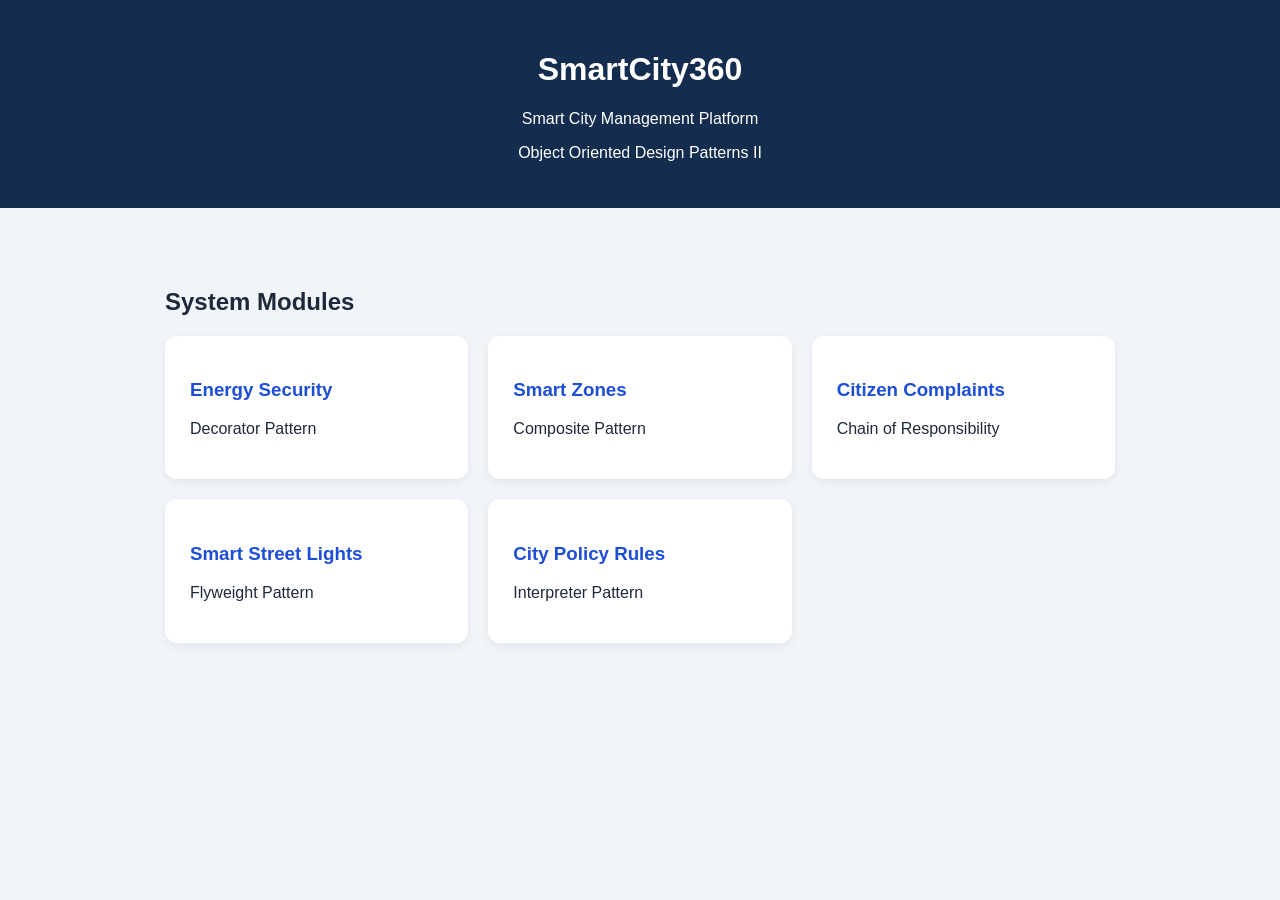
==== src/main/resources/templates/index.html @ 6d278171 "Initial SmartCity360 project setup" ====
<!DOCTYPE html>
<html lang="en">
<head>
    <meta charset="UTF-8">
    <meta name="viewport" content="width=device-width, initial-scale=1">
    <title>SmartCity360 | Ridmi</title>
    <style>
        body {
            font-family: Arial, sans-serif;
            background: #f1f5f9;
            margin: 0;
            color: #1e293b;
        }
        header {
            background: #142d4e;
            color: white;
            padding: 30px;
            text-align: center;
        }
        main {
            max-width: 950px;
            margin: 40px auto;
            padding: 20px;
        }
        .grid {
            display: grid;
            grid-template-columns: repeat(auto-fit, minmax(250px, 1fr));
            gap: 20px;
        }
        .card {
            background: white;
            padding: 25px;
            border-radius: 12px;
            box-shadow: 0 3px 10px #00000010;
        }
        .card h3 { color: #1d4ed8; }
    </style>
</head>
<body>
<header>
    <h1>SmartCity360</h1>
    <p>Smart City Management Platform</p>
    <p>Object Oriented Design Patterns II</p>
</header>

<main>
    <h2>System Modules</h2>
    <div class="grid">
        <div class="card">
            <h3>Energy Security</h3>
            <p>Decorator Pattern</p>
        </div>
        <div class="card">
            <h3>Smart Zones</h3>
            <p>Composite Pattern</p>
        </div>
        <div class="card">
            <h3>Citizen Complaints</h3>
            <p>Chain of Responsibility</p>
        </div>
        <div class="card">
            <h3>Smart Street Lights</h3>
            <p>Flyweight Pattern</p>
        </div>
        <div class="card">
            <h3>City Policy Rules</h3>
            <p>Interpreter Pattern</p>
        </div>
    </div>
</main>
</body>
</html>
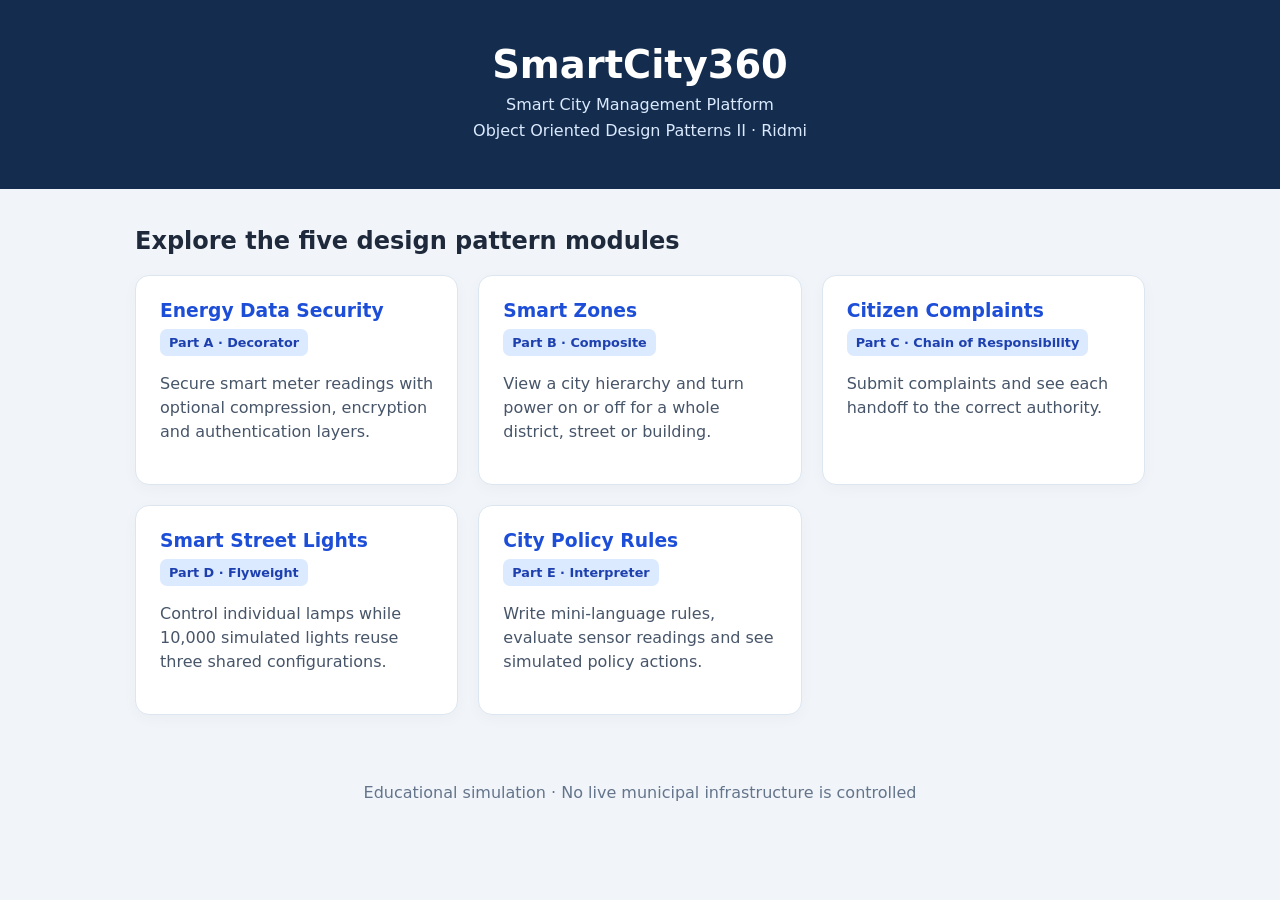
==== commit a1c91c70: "Link all five assessed modules from SmartCity360 homepage" ====
--- a/src/main/resources/templates/index.html
+++ b/src/main/resources/templates/index.html
@@ -1,4 +1,3 @@
-
 <!DOCTYPE html>
 <html lang="en">
 <head>
@@ -6,68 +5,37 @@
     <meta name="viewport" content="width=device-width, initial-scale=1">
     <title>SmartCity360 | Ridmi</title>
     <style>
-        body {
-            font-family: Arial, sans-serif;
-            background: #f1f5f9;
-            margin: 0;
-            color: #1e293b;
-        }
-        header {
-            background: #142d4e;
-            color: white;
-            padding: 30px;
-            text-align: center;
-        }
-        main {
-            max-width: 950px;
-            margin: 40px auto;
-            padding: 20px;
-        }
-        .grid {
-            display: grid;
-            grid-template-columns: repeat(auto-fit, minmax(250px, 1fr));
-            gap: 20px;
-        }
-        .card {
-            background: white;
-            padding: 25px;
-            border-radius: 12px;
-            box-shadow: 0 3px 10px #00000010;
-        }
-        .card h3 { color: #1d4ed8; }
+        * {box-sizing:border-box}
+        body {margin:0;font-family:system-ui,-apple-system,Segoe UI,sans-serif;background:#f1f5f9;color:#1e293b}
+        header {background:#142d4e;color:white;padding:42px 20px;text-align:center}
+        header h1 {margin:0 0 8px;font-size:2.4rem}
+        header p {color:#dbeafe;margin:7px}
+        main {max-width:1050px;margin:38px auto;padding:0 20px}
+        .grid {display:grid;grid-template-columns:repeat(auto-fit,minmax(265px,1fr));gap:20px}
+        .card {display:block;background:white;border:1px solid #dce6f1;border-radius:14px;padding:24px;color:inherit;text-decoration:none;box-shadow:0 4px 15px #0f172a08;transition:transform .15s,border-color .15s}
+        .card:hover,.card:focus {transform:translateY(-3px);border-color:#2563eb;outline:none}
+        .card h2 {color:#1d4ed8;font-size:1.17rem;margin:0 0 8px}
+        .card p {color:#475569;line-height:1.5}
+        .tag {display:inline-block;background:#dbeafe;color:#1e40af;border-radius:7px;padding:6px 9px;font-size:.8rem;font-weight:700}
+        footer {text-align:center;color:#64748b;padding:30px}
     </style>
 </head>
 <body>
 <header>
     <h1>SmartCity360</h1>
     <p>Smart City Management Platform</p>
-    <p>Object Oriented Design Patterns II</p>
+    <p>Object Oriented Design Patterns II · Ridmi</p>
 </header>
-
 <main>
-    <h2>System Modules</h2>
+    <h2>Explore the five design pattern modules</h2>
     <div class="grid">
-        <div class="card">
-            <h3>Energy Security</h3>
-            <p>Decorator Pattern</p>
-        </div>
-        <div class="card">
-            <h3>Smart Zones</h3>
-            <p>Composite Pattern</p>
-        </div>
-        <div class="card">
-            <h3>Citizen Complaints</h3>
-            <p>Chain of Responsibility</p>
-        </div>
-        <div class="card">
-            <h3>Smart Street Lights</h3>
-            <p>Flyweight Pattern</p>
-        </div>
-        <div class="card">
-            <h3>City Policy Rules</h3>
-            <p>Interpreter Pattern</p>
-        </div>
+        <a class="card" href="/energy"><h2>Energy Data Security</h2><span class="tag">Part A · Decorator</span><p>Secure smart meter readings with optional compression, encryption and authentication layers.</p></a>
+        <a class="card" href="/zones"><h2>Smart Zones</h2><span class="tag">Part B · Composite</span><p>View a city hierarchy and turn power on or off for a whole district, street or building.</p></a>
+        <a class="card" href="/complaints"><h2>Citizen Complaints</h2><span class="tag">Part C · Chain of Responsibility</span><p>Submit complaints and see each handoff to the correct authority.</p></a>
+        <a class="card" href="/lights"><h2>Smart Street Lights</h2><span class="tag">Part D · Flyweight</span><p>Control individual lamps while 10,000 simulated lights reuse three shared configurations.</p></a>
+        <a class="card" href="/policies"><h2>City Policy Rules</h2><span class="tag">Part E · Interpreter</span><p>Write mini-language rules, evaluate sensor readings and see simulated policy actions.</p></a>
     </div>
 </main>
+<footer>Educational simulation · No live municipal infrastructure is controlled</footer>
 </body>
 </html>
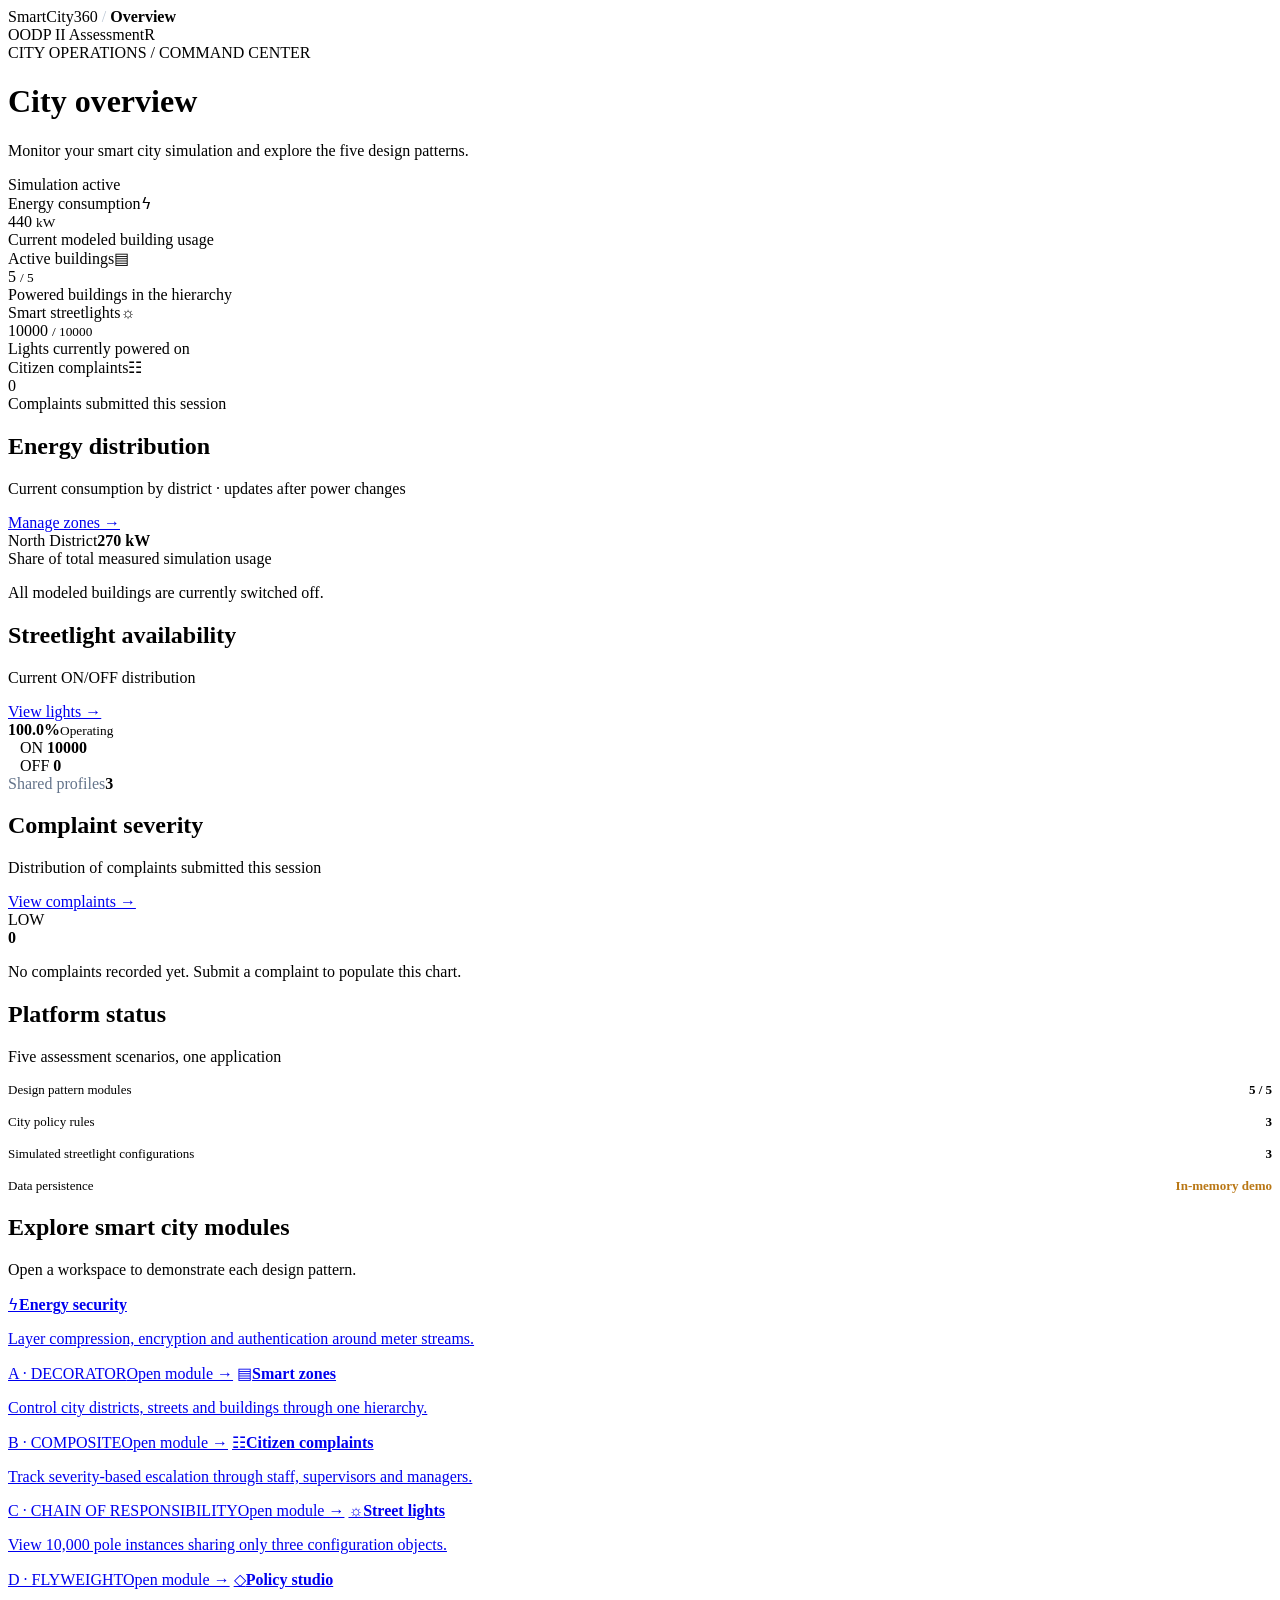
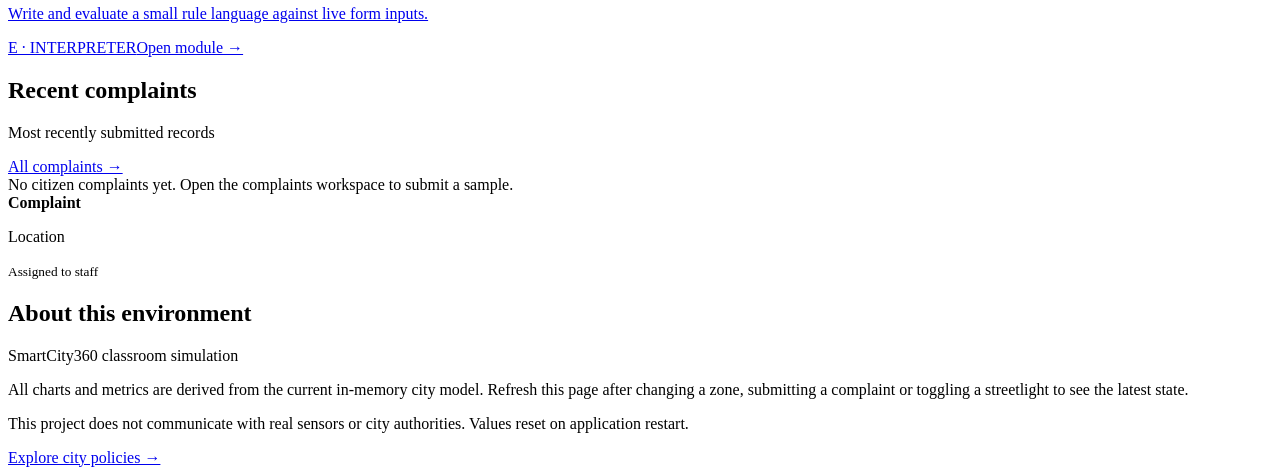
==== commit 362ba6d2: "Create analytics overview with KPIs, interactive navigation and CSS charts" ====
--- a/src/main/resources/templates/index.html
+++ b/src/main/resources/templates/index.html
@@ -1,41 +1,124 @@
 <!DOCTYPE html>
-<html lang="en">
+<html lang="en" xmlns:th="http://www.thymeleaf.org">
 <head>
     <meta charset="UTF-8">
     <meta name="viewport" content="width=device-width, initial-scale=1">
-    <title>SmartCity360 | Ridmi</title>
-    <style>
-        * {box-sizing:border-box}
-        body {margin:0;font-family:system-ui,-apple-system,Segoe UI,sans-serif;background:#f1f5f9;color:#1e293b}
-        header {background:#142d4e;color:white;padding:42px 20px;text-align:center}
-        header h1 {margin:0 0 8px;font-size:2.4rem}
-        header p {color:#dbeafe;margin:7px}
-        main {max-width:1050px;margin:38px auto;padding:0 20px}
-        .grid {display:grid;grid-template-columns:repeat(auto-fit,minmax(265px,1fr));gap:20px}
-        .card {display:block;background:white;border:1px solid #dce6f1;border-radius:14px;padding:24px;color:inherit;text-decoration:none;box-shadow:0 4px 15px #0f172a08;transition:transform .15s,border-color .15s}
-        .card:hover,.card:focus {transform:translateY(-3px);border-color:#2563eb;outline:none}
-        .card h2 {color:#1d4ed8;font-size:1.17rem;margin:0 0 8px}
-        .card p {color:#475569;line-height:1.5}
-        .tag {display:inline-block;background:#dbeafe;color:#1e40af;border-radius:7px;padding:6px 9px;font-size:.8rem;font-weight:700}
-        footer {text-align:center;color:#64748b;padding:30px}
-    </style>
+    <title>Overview | SmartCity360</title>
+    <link rel="stylesheet" th:href="@{/css/app.css}" href="/css/app.css">
+    <script th:src="@{/js/app.js}" src="/js/app.js" defer></script>
 </head>
 <body>
-<header>
-    <h1>SmartCity360</h1>
-    <p>Smart City Management Platform</p>
-    <p>Object Oriented Design Patterns II · Ridmi</p>
-</header>
-<main>
-    <h2>Explore the five design pattern modules</h2>
-    <div class="grid">
-        <a class="card" href="/energy"><h2>Energy Data Security</h2><span class="tag">Part A · Decorator</span><p>Secure smart meter readings with optional compression, encryption and authentication layers.</p></a>
-        <a class="card" href="/zones"><h2>Smart Zones</h2><span class="tag">Part B · Composite</span><p>View a city hierarchy and turn power on or off for a whole district, street or building.</p></a>
-        <a class="card" href="/complaints"><h2>Citizen Complaints</h2><span class="tag">Part C · Chain of Responsibility</span><p>Submit complaints and see each handoff to the correct authority.</p></a>
-        <a class="card" href="/lights"><h2>Smart Street Lights</h2><span class="tag">Part D · Flyweight</span><p>Control individual lamps while 10,000 simulated lights reuse three shared configurations.</p></a>
-        <a class="card" href="/policies"><h2>City Policy Rules</h2><span class="tag">Part E · Interpreter</span><p>Write mini-language rules, evaluate sensor readings and see simulated policy actions.</p></a>
+<div th:replace="~{fragments/navigation :: sidebar('dashboard')}"></div>
+<div class="workspace">
+    <div class="page-topbar"><span>SmartCity360 <span style="color:#bdc8d5">/</span> <strong>Overview</strong></span>
+        <div class="topbar-right"><span>OODP II Assessment</span><span class="top-avatar">R</span></div>
     </div>
-</main>
-<footer>Educational simulation · No live municipal infrastructure is controlled</footer>
+    <main class="dashboard-content">
+        <div class="page-header">
+            <div><span class="eyebrow">CITY OPERATIONS / COMMAND CENTER</span>
+                <h1>City overview</h1>
+                <p>Monitor your smart city simulation and explore the five design patterns.</p>
+            </div>
+            <div class="header-actions"><span class="live-tag">Simulation active</span></div>
+        </div>
+        <div class="metric-grid">
+            <section class="metric-card">
+                <div class="metric-top"><span>Energy consumption</span><span class="metric-icon">ϟ</span></div>
+                <div class="metric-number"><span th:text="${totalUsage}">440</span> <small>kW</small></div>
+                <div class="metric-caption">Current modeled building usage</div>
+            </section>
+            <section class="metric-card">
+                <div class="metric-top"><span>Active buildings</span><span class="metric-icon teal">▤</span></div>
+                <div class="metric-number"><span th:text="${activeBuildings}">5</span> <small th:text="|/ ${totalBuildings}|">/ 5</small></div>
+                <div class="metric-caption">Powered buildings in the hierarchy</div>
+            </section>
+            <section class="metric-card">
+                <div class="metric-top"><span>Smart streetlights</span><span class="metric-icon amber">☼</span></div>
+                <div class="metric-number"><span th:text="${activeLights}">10000</span> <small th:text="|/ ${totalLights}|">/ 10000</small></div>
+                <div class="metric-caption">Lights currently powered on</div>
+            </section>
+            <section class="metric-card">
+                <div class="metric-top"><span>Citizen complaints</span><span class="metric-icon purple">☷</span></div>
+                <div class="metric-number" th:text="${complaintCount}">0</div>
+                <div class="metric-caption">Complaints submitted this session</div>
+            </section>
+        </div>
+        <div class="dashboard-grid">
+            <section class="panel-modern">
+                <div class="panel-heading"><div><h2>Energy distribution</h2><p>Current consumption by district · updates after power changes</p></div><a href="/zones" class="panel-link">Manage zones →</a></div>
+                <div class="chart-rows">
+                    <div th:each="district,stat : ${districts}">
+                        <div class="chart-row-top"><span th:text="${district.name}">North District</span><b th:text="|${district.usageKw} kW|">270 kW</b></div>
+                        <div class="bar-track"><div class="bar-fill" th:classappend="${stat.odd} ? ' secondary' : ''" th:style="|width:${district.percent}%|"></div></div>
+                    </div>
+                </div>
+                <div class="legend-row"><span class="legend-dot"></span> Share of total measured simulation usage</div>
+                <p class="muted-note" th:if="${totalUsage == 0}">All modeled buildings are currently switched off.</p>
+            </section>
+            <section class="panel-modern">
+                <div class="panel-heading"><div><h2>Streetlight availability</h2><p>Current ON/OFF distribution</p></div><a href="/lights" class="panel-link">View lights →</a></div>
+                <div class="donut-wrap">
+                    <div class="donut" th:style="|--active:${activePercent}%|" role="img" th:attr="aria-label=|Streetlights active: ${activePercent}%|">
+                        <div class="donut-center"><strong th:text="|${#numbers.formatDecimal(activePercent,1,1)}%|">100.0%</strong><small>Operating</small></div>
+                    </div>
+                    <div class="donut-legend">
+                        <div><span class="legend-dot alt" style="display:inline-block;margin-right:8px"></span> ON <b th:text="${activeLights}">10000</b></div>
+                        <div><span class="legend-dot" style="display:inline-block;background:#e7edf4;margin-right:8px"></span> OFF <b th:text="${inactiveLights}">0</b></div>
+                        <div><span style="color:#64748b">Shared profiles</span><b th:text="${sharedProfiles}">3</b></div>
+                    </div>
+                </div>
+            </section>
+        </div>
+        <div class="dashboard-grid">
+            <section class="panel-modern">
+                <div class="panel-heading"><div><h2>Complaint severity</h2><p>Distribution of complaints submitted this session</p></div><a href="/complaints" class="panel-link">View complaints →</a></div>
+                <div class="complaint-bars">
+                    <div class="complaint-line" th:each="item : ${severities}">
+                        <span th:text="${item.name}">LOW</span>
+                        <div class="bar-track"><div class="bar-fill" th:style="|width:${item.percent}%|"></div></div>
+                        <strong th:text="${item.count}">0</strong>
+                    </div>
+                </div>
+                <p class="muted-note" th:if="${complaintCount == 0}">No complaints recorded yet. Submit a complaint to populate this chart.</p>
+            </section>
+            <section class="panel-modern">
+                <div class="panel-heading"><div><h2>Platform status</h2><p>Five assessment scenarios, one application</p></div></div>
+                <div style="display:grid;gap:16px">
+                    <div style="display:flex;justify-content:space-between;font-size:13px"><span>Design pattern modules</span><strong>5 / 5</strong></div>
+                    <div style="display:flex;justify-content:space-between;font-size:13px"><span>City policy rules</span><strong th:text="${policyCount}">3</strong></div>
+                    <div style="display:flex;justify-content:space-between;font-size:13px"><span>Simulated streetlight configurations</span><strong th:text="${sharedProfiles}">3</strong></div>
+                    <div style="display:flex;justify-content:space-between;font-size:13px"><span>Data persistence</span><strong style="color:#b97715">In-memory demo</strong></div>
+                </div>
+            </section>
+        </div>
+        <section>
+            <div class="panel-heading"><div><h2>Explore smart city modules</h2><p>Open a workspace to demonstrate each design pattern.</p></div></div>
+            <div class="module-grid">
+                <a href="/energy" class="module-card"><span class="module-icon">ϟ</span><strong>Energy security</strong><p>Layer compression, encryption and authentication around meter streams.</p><span class="module-footer"><span class="small-pattern">A · DECORATOR</span><span>Open module →</span></span></a>
+                <a href="/zones" class="module-card"><span class="module-icon">▤</span><strong>Smart zones</strong><p>Control city districts, streets and buildings through one hierarchy.</p><span class="module-footer"><span class="small-pattern">B · COMPOSITE</span><span>Open module →</span></span></a>
+                <a href="/complaints" class="module-card"><span class="module-icon">☷</span><strong>Citizen complaints</strong><p>Track severity-based escalation through staff, supervisors and managers.</p><span class="module-footer"><span class="small-pattern">C · CHAIN OF RESPONSIBILITY</span><span>Open module →</span></span></a>
+                <a href="/lights" class="module-card"><span class="module-icon">☼</span><strong>Street lights</strong><p>View 10,000 pole instances sharing only three configuration objects.</p><span class="module-footer"><span class="small-pattern">D · FLYWEIGHT</span><span>Open module →</span></span></a>
+                <a href="/policies" class="module-card"><span class="module-icon">◇</span><strong>Policy studio</strong><p>Write and evaluate a small rule language against live form inputs.</p><span class="module-footer"><span class="small-pattern">E · INTERPRETER</span><span>Open module →</span></span></a>
+            </div>
+        </section>
+        <div class="bottom-row">
+            <section class="panel-modern">
+                <div class="panel-heading"><div><h2>Recent complaints</h2><p>Most recently submitted records</p></div><a href="/complaints" class="panel-link">All complaints →</a></div>
+                <div class="empty-state" th:if="${#lists.isEmpty(recentComplaints)}">No citizen complaints yet. Open the complaints workspace to submit a sample.</div>
+                <div class="activity-item" th:each="complaint : ${recentComplaints}">
+                    <strong th:text="${complaint.description}">Complaint</strong>
+                    <p th:text="|${complaint.location} · ${complaint.severity}|">Location</p>
+                    <small th:text="|Assigned to ${complaint.assignedTo}|">Assigned to staff</small>
+                </div>
+            </section>
+            <section class="panel-modern">
+                <div class="panel-heading"><div><h2>About this environment</h2><p>SmartCity360 classroom simulation</p></div></div>
+                <p class="muted-note">All charts and metrics are derived from the current in-memory city model. Refresh this page after changing a zone, submitting a complaint or toggling a streetlight to see the latest state.</p>
+                <p class="muted-note">This project does not communicate with real sensors or city authorities. Values reset on application restart.</p>
+                <a href="/policies" class="panel-link">Explore city policies →</a>
+            </section>
+        </div>
+    </main>
+</div>
 </body>
 </html>
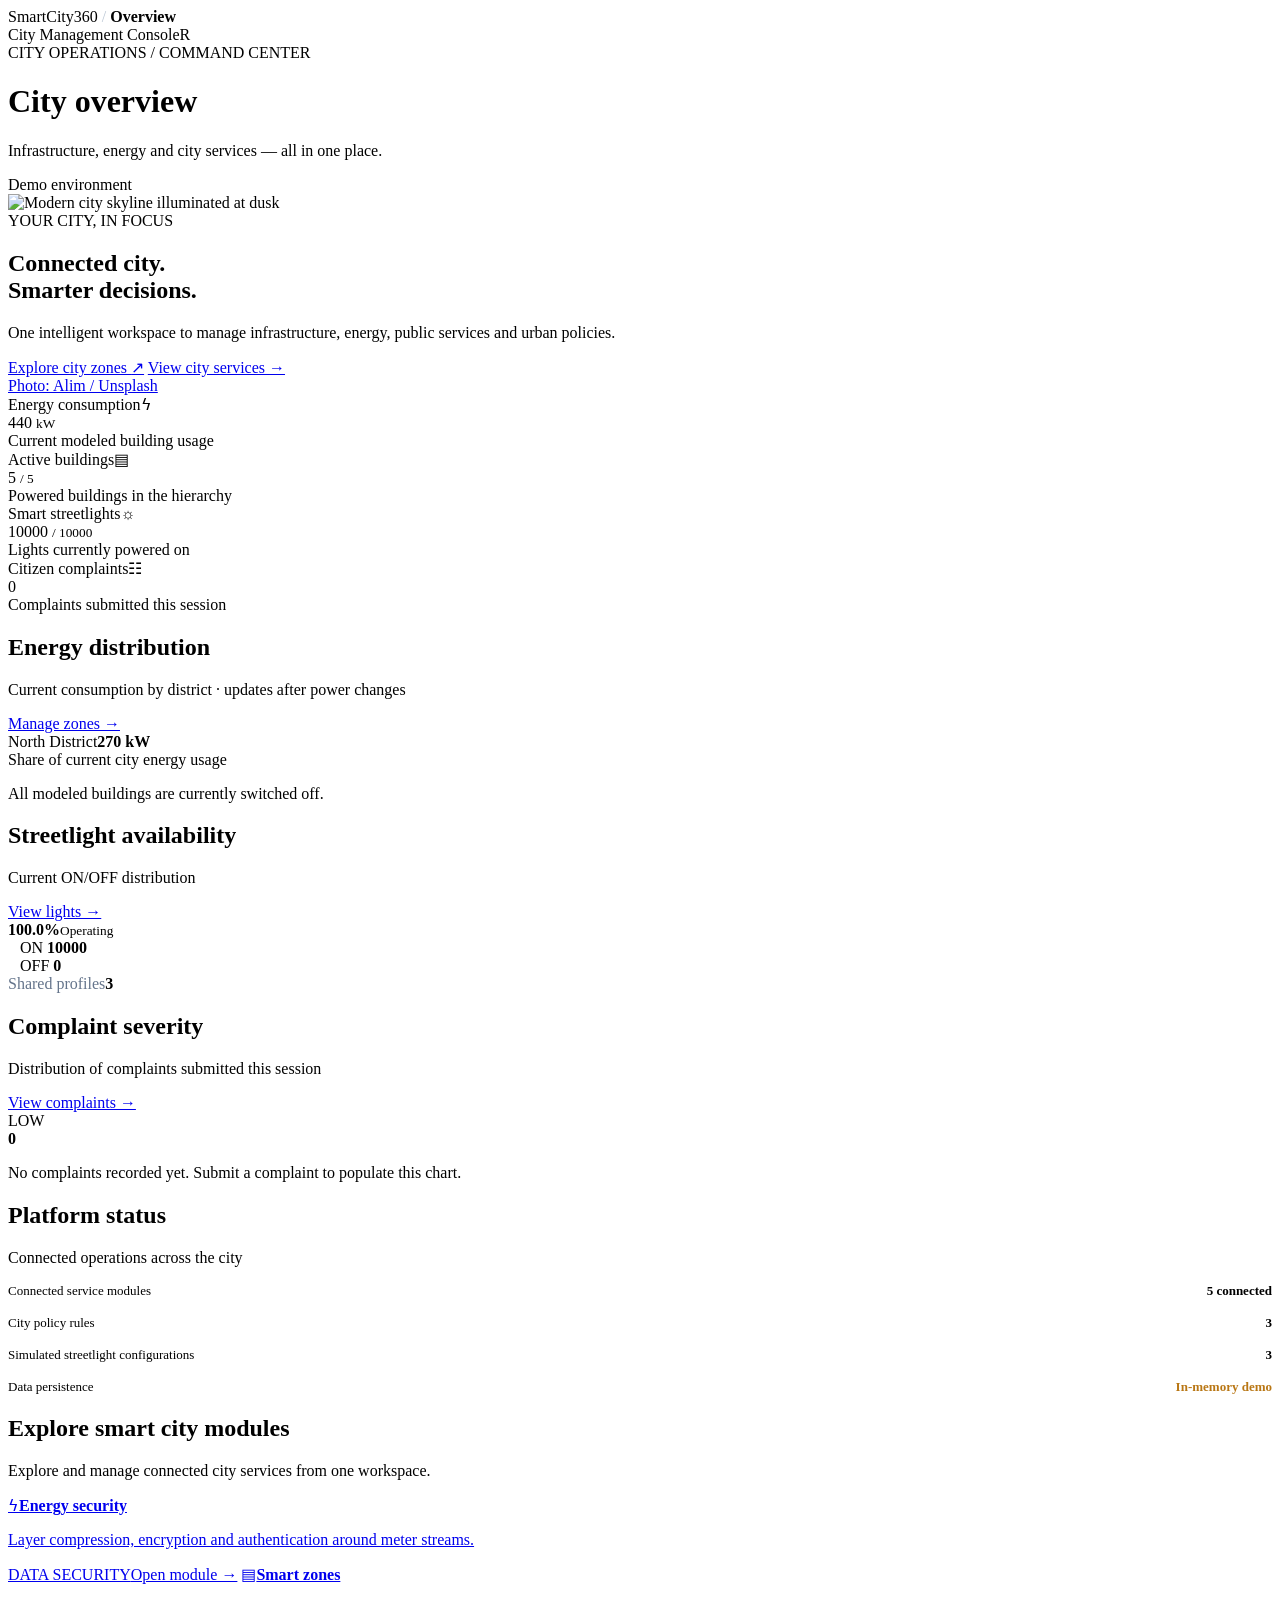
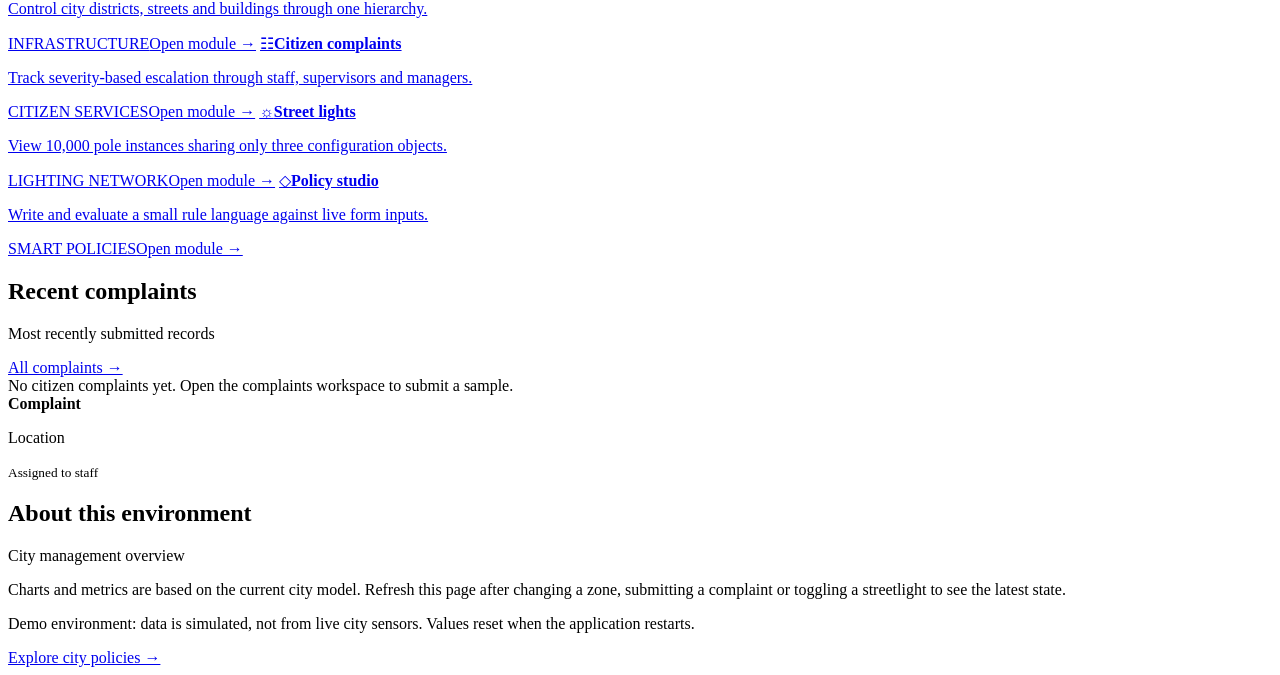
==== commit 94ae771e: "Polish city dashboard branding, add skyline hero image and remove academic UI labels" ====
--- a/src/main/resources/templates/index.html
+++ b/src/main/resources/templates/index.html
@@ -11,16 +11,30 @@
 <div th:replace="~{fragments/navigation :: sidebar('dashboard')}"></div>
 <div class="workspace">
     <div class="page-topbar"><span>SmartCity360 <span style="color:#bdc8d5">/</span> <strong>Overview</strong></span>
-        <div class="topbar-right"><span>OODP II Assessment</span><span class="top-avatar">R</span></div>
+        <div class="topbar-right"><span>City Management Console</span><span class="top-avatar">R</span></div>
     </div>
     <main class="dashboard-content">
         <div class="page-header">
             <div><span class="eyebrow">CITY OPERATIONS / COMMAND CENTER</span>
                 <h1>City overview</h1>
-                <p>Monitor your smart city simulation and explore the five design patterns.</p>
+                <p>Infrastructure, energy and city services — all in one place.</p>
             </div>
-            <div class="header-actions"><span class="live-tag">Simulation active</span></div>
+            <div class="header-actions"><span class="live-tag">Demo environment</span></div>
         </div>
+        <section class="city-hero" aria-label="City operations welcome">
+            <img class="city-hero-photo" src="https://images.unsplash.com/photo-1764866208339-b096c5b21a95?auto=format&amp;fit=crop&amp;w=1600&amp;q=80" alt="Modern city skyline illuminated at dusk" width="1600" height="900" fetchpriority="high">
+            <div class="city-hero-shade" aria-hidden="true"></div>
+            <div class="city-hero-content">
+                <span class="hero-kicker"><span class="hero-kicker-dot"></span> YOUR CITY, IN FOCUS</span>
+                <h2>Connected city.<br>Smarter decisions.</h2>
+                <p>One intelligent workspace to manage infrastructure, energy, public services and urban policies.</p>
+                <div class="hero-actions">
+                    <a class="hero-primary" href="/zones">Explore city zones <span aria-hidden="true">↗</span></a>
+                    <a class="hero-secondary" href="/complaints">View city services <span aria-hidden="true">→</span></a>
+                </div>
+            </div>
+            <a class="hero-photo-credit" href="https://unsplash.com/photos/modern-cityscape-with-illuminated-skyscrapers-at-dusk-rVHfR6eea40" target="_blank" rel="noopener noreferrer">Photo: Alim / Unsplash</a>
+        </section>
         <div class="metric-grid">
             <section class="metric-card">
                 <div class="metric-top"><span>Energy consumption</span><span class="metric-icon">ϟ</span></div>
@@ -52,7 +66,7 @@
                         <div class="bar-track"><div class="bar-fill" th:classappend="${stat.odd} ? ' secondary' : ''" th:style="|width:${district.percent}%|"></div></div>
                     </div>
                 </div>
-                <div class="legend-row"><span class="legend-dot"></span> Share of total measured simulation usage</div>
+                <div class="legend-row"><span class="legend-dot"></span> Share of current city energy usage</div>
                 <p class="muted-note" th:if="${totalUsage == 0}">All modeled buildings are currently switched off.</p>
             </section>
             <section class="panel-modern">
@@ -82,9 +96,9 @@
                 <p class="muted-note" th:if="${complaintCount == 0}">No complaints recorded yet. Submit a complaint to populate this chart.</p>
             </section>
             <section class="panel-modern">
-                <div class="panel-heading"><div><h2>Platform status</h2><p>Five assessment scenarios, one application</p></div></div>
+                <div class="panel-heading"><div><h2>Platform status</h2><p>Connected operations across the city</p></div></div>
                 <div style="display:grid;gap:16px">
-                    <div style="display:flex;justify-content:space-between;font-size:13px"><span>Design pattern modules</span><strong>5 / 5</strong></div>
+                    <div style="display:flex;justify-content:space-between;font-size:13px"><span>Connected service modules</span><strong>5 connected</strong></div>
                     <div style="display:flex;justify-content:space-between;font-size:13px"><span>City policy rules</span><strong th:text="${policyCount}">3</strong></div>
                     <div style="display:flex;justify-content:space-between;font-size:13px"><span>Simulated streetlight configurations</span><strong th:text="${sharedProfiles}">3</strong></div>
                     <div style="display:flex;justify-content:space-between;font-size:13px"><span>Data persistence</span><strong style="color:#b97715">In-memory demo</strong></div>
@@ -92,13 +106,13 @@
             </section>
         </div>
         <section>
-            <div class="panel-heading"><div><h2>Explore smart city modules</h2><p>Open a workspace to demonstrate each design pattern.</p></div></div>
+            <div class="panel-heading"><div><h2>Explore smart city modules</h2><p>Explore and manage connected city services from one workspace.</p></div></div>
             <div class="module-grid">
-                <a href="/energy" class="module-card"><span class="module-icon">ϟ</span><strong>Energy security</strong><p>Layer compression, encryption and authentication around meter streams.</p><span class="module-footer"><span class="small-pattern">A · DECORATOR</span><span>Open module →</span></span></a>
-                <a href="/zones" class="module-card"><span class="module-icon">▤</span><strong>Smart zones</strong><p>Control city districts, streets and buildings through one hierarchy.</p><span class="module-footer"><span class="small-pattern">B · COMPOSITE</span><span>Open module →</span></span></a>
-                <a href="/complaints" class="module-card"><span class="module-icon">☷</span><strong>Citizen complaints</strong><p>Track severity-based escalation through staff, supervisors and managers.</p><span class="module-footer"><span class="small-pattern">C · CHAIN OF RESPONSIBILITY</span><span>Open module →</span></span></a>
-                <a href="/lights" class="module-card"><span class="module-icon">☼</span><strong>Street lights</strong><p>View 10,000 pole instances sharing only three configuration objects.</p><span class="module-footer"><span class="small-pattern">D · FLYWEIGHT</span><span>Open module →</span></span></a>
-                <a href="/policies" class="module-card"><span class="module-icon">◇</span><strong>Policy studio</strong><p>Write and evaluate a small rule language against live form inputs.</p><span class="module-footer"><span class="small-pattern">E · INTERPRETER</span><span>Open module →</span></span></a>
+                <a href="/energy" class="module-card"><span class="module-icon">ϟ</span><strong>Energy security</strong><p>Layer compression, encryption and authentication around meter streams.</p><span class="module-footer"><span class="small-pattern">DATA SECURITY</span><span>Open module →</span></span></a>
+                <a href="/zones" class="module-card"><span class="module-icon">▤</span><strong>Smart zones</strong><p>Control city districts, streets and buildings through one hierarchy.</p><span class="module-footer"><span class="small-pattern">INFRASTRUCTURE</span><span>Open module →</span></span></a>
+                <a href="/complaints" class="module-card"><span class="module-icon">☷</span><strong>Citizen complaints</strong><p>Track severity-based escalation through staff, supervisors and managers.</p><span class="module-footer"><span class="small-pattern">CITIZEN SERVICES</span><span>Open module →</span></span></a>
+                <a href="/lights" class="module-card"><span class="module-icon">☼</span><strong>Street lights</strong><p>View 10,000 pole instances sharing only three configuration objects.</p><span class="module-footer"><span class="small-pattern">LIGHTING NETWORK</span><span>Open module →</span></span></a>
+                <a href="/policies" class="module-card"><span class="module-icon">◇</span><strong>Policy studio</strong><p>Write and evaluate a small rule language against live form inputs.</p><span class="module-footer"><span class="small-pattern">SMART POLICIES</span><span>Open module →</span></span></a>
             </div>
         </section>
         <div class="bottom-row">
@@ -112,9 +126,9 @@
                 </div>
             </section>
             <section class="panel-modern">
-                <div class="panel-heading"><div><h2>About this environment</h2><p>SmartCity360 classroom simulation</p></div></div>
-                <p class="muted-note">All charts and metrics are derived from the current in-memory city model. Refresh this page after changing a zone, submitting a complaint or toggling a streetlight to see the latest state.</p>
-                <p class="muted-note">This project does not communicate with real sensors or city authorities. Values reset on application restart.</p>
+                <div class="panel-heading"><div><h2>About this environment</h2><p>City management overview</p></div></div>
+                <p class="muted-note">Charts and metrics are based on the current city model. Refresh this page after changing a zone, submitting a complaint or toggling a streetlight to see the latest state.</p>
+                <p class="muted-note">Demo environment: data is simulated, not from live city sensors. Values reset when the application restarts.</p>
                 <a href="/policies" class="panel-link">Explore city policies →</a>
             </section>
         </div>
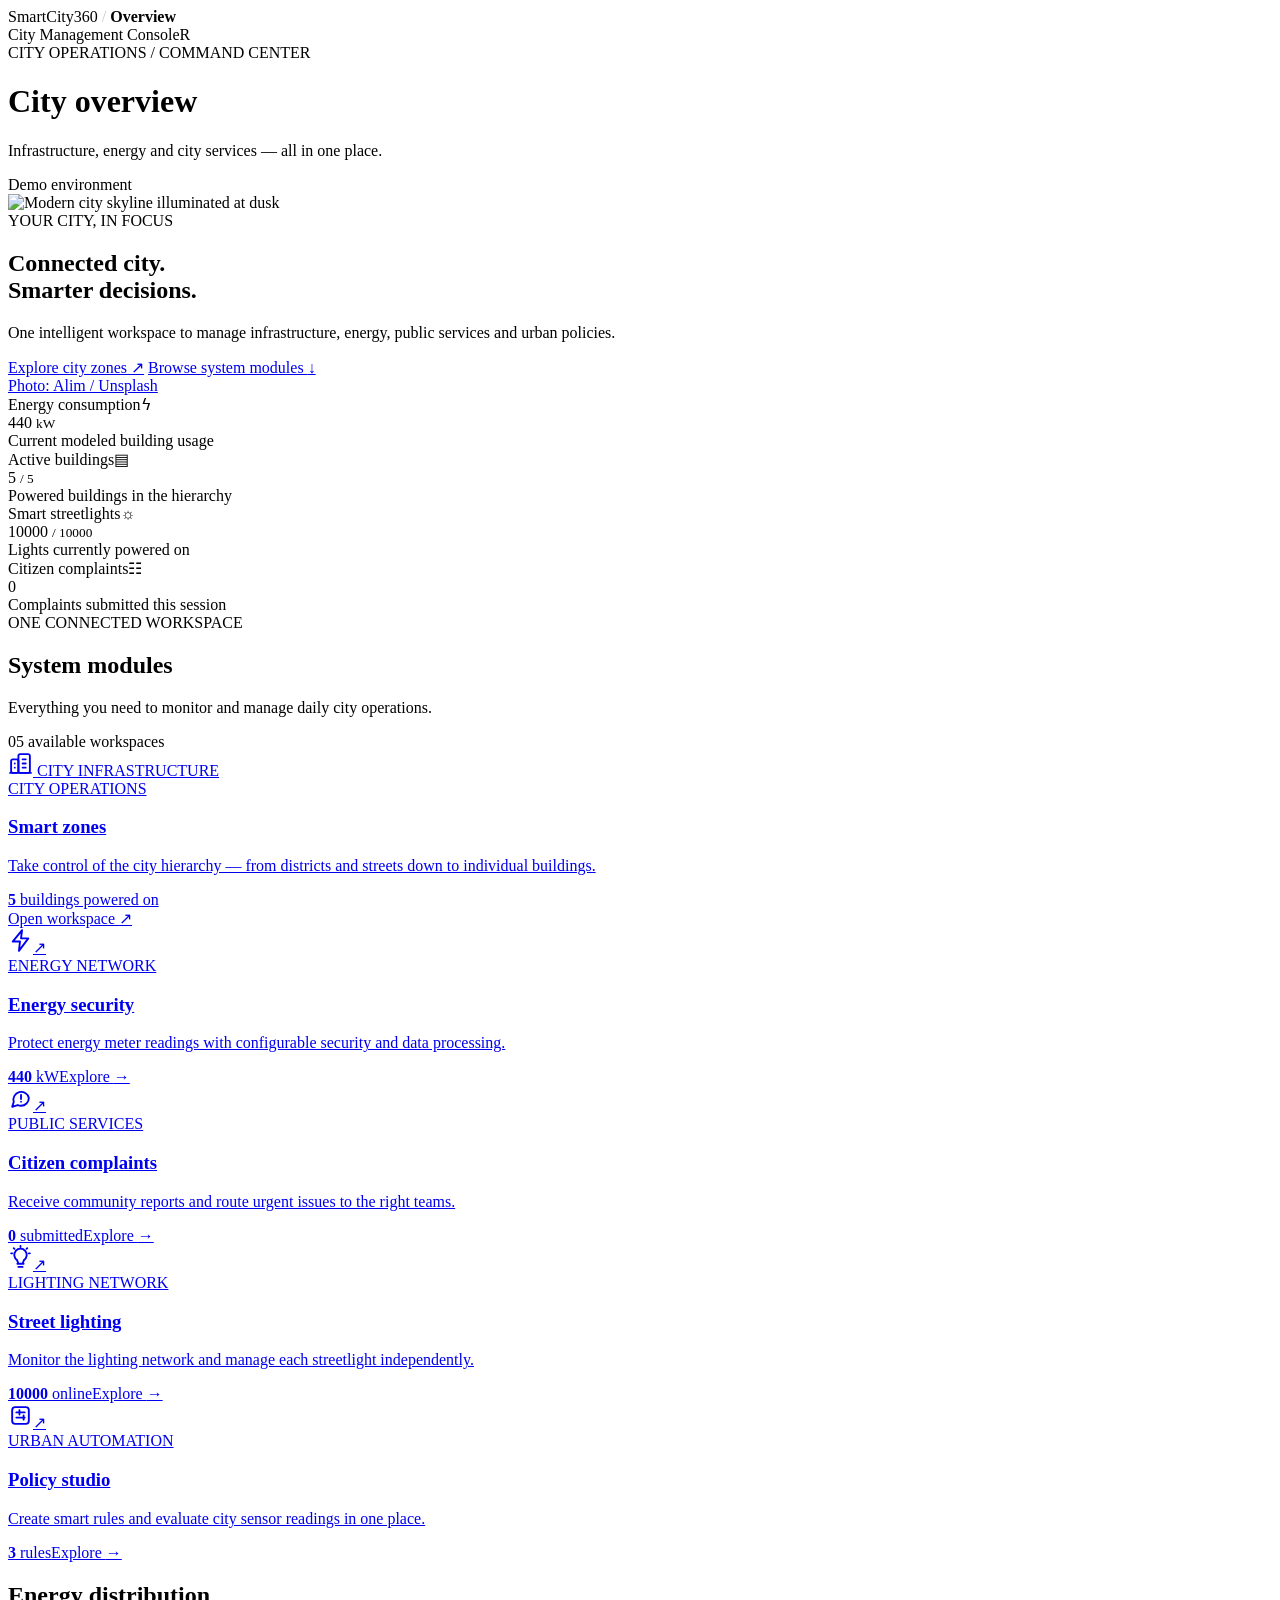
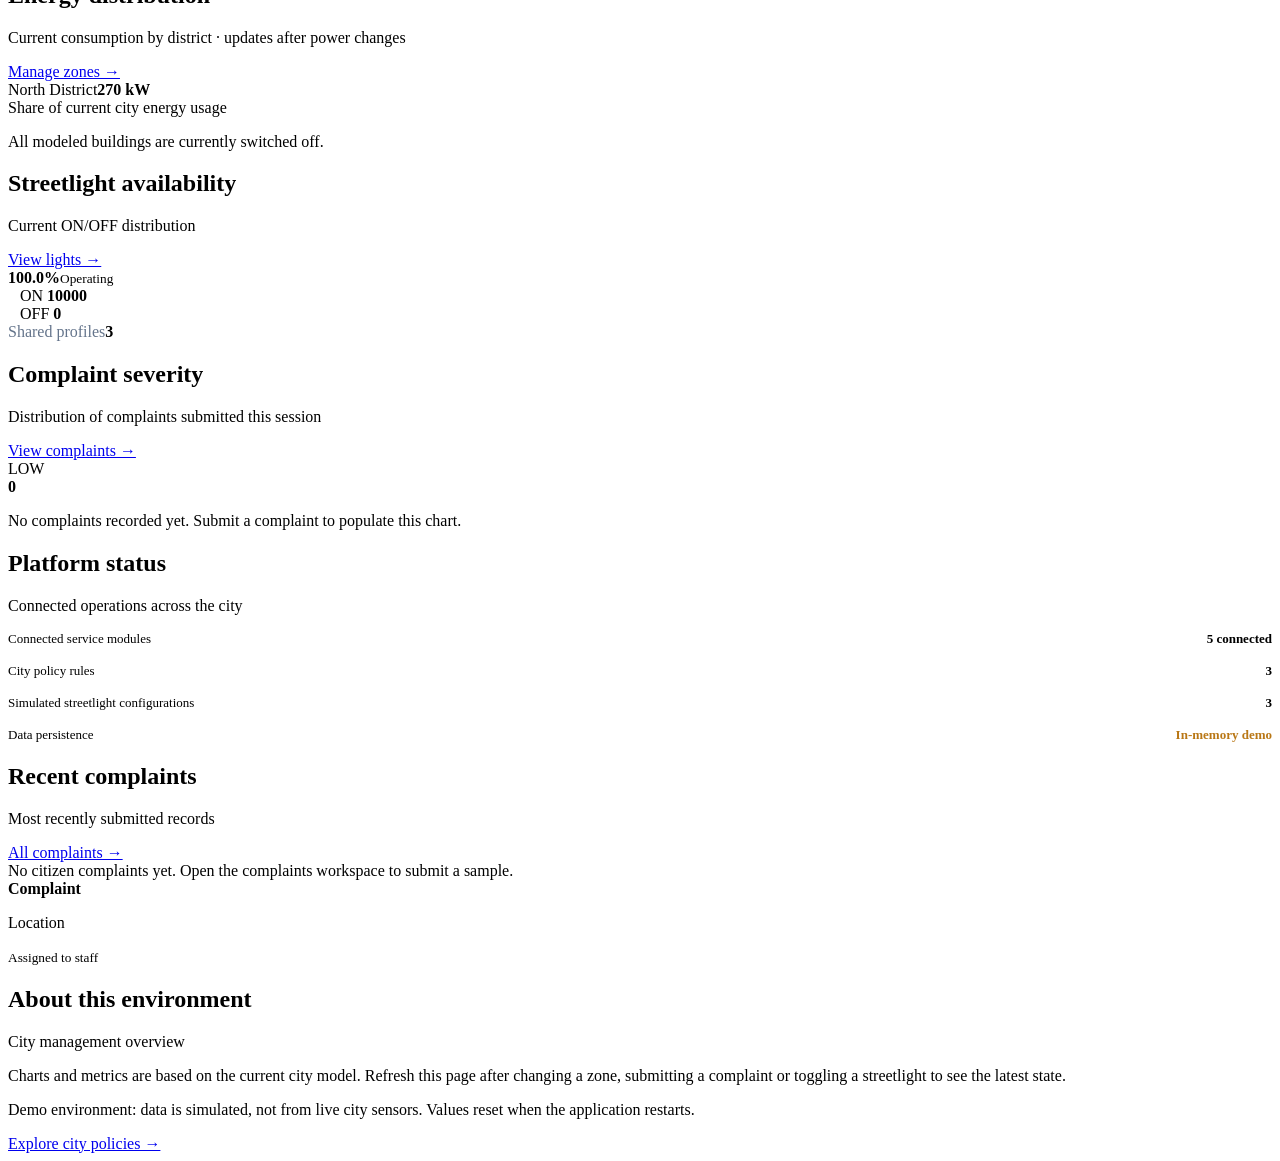
==== commit 85665fa3: "Redesign dashboard system modules as modern operations hub" ====
--- a/src/main/resources/templates/index.html
+++ b/src/main/resources/templates/index.html
@@ -30,7 +30,7 @@
                 <p>One intelligent workspace to manage infrastructure, energy, public services and urban policies.</p>
                 <div class="hero-actions">
                     <a class="hero-primary" href="/zones">Explore city zones <span aria-hidden="true">↗</span></a>
-                    <a class="hero-secondary" href="/complaints">View city services <span aria-hidden="true">→</span></a>
+                    <a class="hero-secondary" href="#system-modules">Browse system modules <span aria-hidden="true">↓</span></a>
                 </div>
             </div>
             <a class="hero-photo-credit" href="https://unsplash.com/photos/modern-cityscape-with-illuminated-skyscrapers-at-dusk-rVHfR6eea40" target="_blank" rel="noopener noreferrer">Photo: Alim / Unsplash</a>
@@ -57,6 +57,70 @@
                 <div class="metric-caption">Complaints submitted this session</div>
             </section>
         </div>
+        <section class="system-modules" id="system-modules" aria-labelledby="system-modules-title">
+            <div class="module-section-head">
+                <div>
+                    <span class="eyebrow">ONE CONNECTED WORKSPACE</span>
+                    <h2 id="system-modules-title">System modules</h2>
+                    <p>Everything you need to monitor and manage daily city operations.</p>
+                </div>
+                <span class="module-count"><span class="count-dot"></span> 05 available workspaces</span>
+            </div>
+            <div class="hub-grid">
+                <a class="hub-featured" href="/zones" aria-label="Open Smart Zones workspace">
+                    <div class="hub-featured-top">
+                        <span class="hub-featured-icon"><svg viewBox="0 0 24 24" width="25" height="25" fill="none" stroke="currentColor" stroke-width="1.8" stroke-linecap="round" stroke-linejoin="round" aria-hidden="true"><rect x="3" y="8" width="7" height="13" rx="1.5"/><rect x="10" y="3" width="11" height="18" rx="1.5"/><path d="M6.5 12h.01M6.5 16h.01M14 8h3M14 12h3M14 16h3M2 21h20"/></svg></span>
+                        <span class="hub-featured-label">CITY INFRASTRUCTURE</span>
+                    </div>
+                    <div class="hub-city-art" aria-hidden="true">
+                        <span class="art-ring art-ring-one"></span>
+                        <span class="art-ring art-ring-two"></span>
+                        <span class="art-grid"></span>
+                        <span class="art-building art-b1"></span>
+                        <span class="art-building art-b2"></span>
+                        <span class="art-building art-b3"></span>
+                        <span class="art-building art-b4"></span>
+                    </div>
+                    <div class="hub-featured-body">
+                        <span class="hub-kicker"><span class="hub-online-dot"></span> CITY OPERATIONS</span>
+                        <h3>Smart zones</h3>
+                        <p>Take control of the city hierarchy — from districts and streets down to individual buildings.</p>
+                        <div class="hub-featured-metric"><strong th:text="${activeBuildings}">5</strong> <span>buildings powered on</span></div>
+                        <span class="hub-featured-action">Open workspace <span aria-hidden="true">↗</span></span>
+                    </div>
+                </a>
+                <div class="hub-tiles">
+                    <a class="hub-tile hub-energy" href="/energy" aria-label="Open Energy Security workspace">
+                        <div class="hub-tile-top"><span class="hub-tile-icon"><svg viewBox="0 0 24 24" width="25" height="25" fill="none" stroke="currentColor" stroke-width="1.8" stroke-linecap="round" stroke-linejoin="round" aria-hidden="true"><path d="m13.5 2-9 11h7l-1 9 9-12h-7z"/></svg></span><span class="hub-tile-arrow" aria-hidden="true">↗</span></div>
+                        <span class="hub-tile-category">ENERGY NETWORK</span>
+                        <h3>Energy security</h3>
+                        <p>Protect energy meter readings with configurable security and data processing.</p>
+                        <div class="hub-tile-footer"><span class="hub-tile-value"><strong th:text="${totalUsage}">440</strong> kW</span><span class="hub-tile-open">Explore <span aria-hidden="true">→</span></span></div>
+                    </a>
+                    <a class="hub-tile hub-complaints" href="/complaints" aria-label="Open Citizen Complaints workspace">
+                        <div class="hub-tile-top"><span class="hub-tile-icon"><svg viewBox="0 0 24 24" width="25" height="25" fill="none" stroke="currentColor" stroke-width="1.8" stroke-linecap="round" stroke-linejoin="round" aria-hidden="true"><path d="M20 11.5a7.5 7.5 0 0 1-7.5 7.5c-1.1 0-2.3-.3-3.2-.7L4 20l1.5-4.7A7.5 7.5 0 1 1 20 11.5Z"/><path d="M12.5 8.5v4M12.5 15h.01"/></svg></span><span class="hub-tile-arrow" aria-hidden="true">↗</span></div>
+                        <span class="hub-tile-category">PUBLIC SERVICES</span>
+                        <h3>Citizen complaints</h3>
+                        <p>Receive community reports and route urgent issues to the right teams.</p>
+                        <div class="hub-tile-footer"><span class="hub-tile-value"><strong th:text="${complaintCount}">0</strong> submitted</span><span class="hub-tile-open">Explore <span aria-hidden="true">→</span></span></div>
+                    </a>
+                    <a class="hub-tile hub-lights" href="/lights" aria-label="Open Street Lighting workspace">
+                        <div class="hub-tile-top"><span class="hub-tile-icon"><svg viewBox="0 0 24 24" width="25" height="25" fill="none" stroke="currentColor" stroke-width="1.8" stroke-linecap="round" stroke-linejoin="round" aria-hidden="true"><path d="M9 18h6M10 21h4M8.7 14.5a6 6 0 1 1 6.6 0L14 18h-4l-1.3-3.5z"/><path d="M12 2V1M4 8H3M21 8h-1M6.2 3.7l-.7-.7M17.8 3.7l.7-.7"/></svg></span><span class="hub-tile-arrow" aria-hidden="true">↗</span></div>
+                        <span class="hub-tile-category">LIGHTING NETWORK</span>
+                        <h3>Street lighting</h3>
+                        <p>Monitor the lighting network and manage each streetlight independently.</p>
+                        <div class="hub-tile-footer"><span class="hub-tile-value"><strong th:text="${activeLights}">10000</strong> online</span><span class="hub-tile-open">Explore <span aria-hidden="true">→</span></span></div>
+                    </a>
+                    <a class="hub-tile hub-policies" href="/policies" aria-label="Open City Policy Studio workspace">
+                        <div class="hub-tile-top"><span class="hub-tile-icon"><svg viewBox="0 0 24 24" width="25" height="25" fill="none" stroke="currentColor" stroke-width="1.8" stroke-linecap="round" stroke-linejoin="round" aria-hidden="true"><rect x="4" y="4" width="16" height="16" rx="3"/><path d="M8 9h8M8 14h8M11 7v4M15 12v4"/></svg></span><span class="hub-tile-arrow" aria-hidden="true">↗</span></div>
+                        <span class="hub-tile-category">URBAN AUTOMATION</span>
+                        <h3>Policy studio</h3>
+                        <p>Create smart rules and evaluate city sensor readings in one place.</p>
+                        <div class="hub-tile-footer"><span class="hub-tile-value"><strong th:text="${policyCount}">3</strong> rules</span><span class="hub-tile-open">Explore <span aria-hidden="true">→</span></span></div>
+                    </a>
+                </div>
+            </div>
+        </section>
         <div class="dashboard-grid">
             <section class="panel-modern">
                 <div class="panel-heading"><div><h2>Energy distribution</h2><p>Current consumption by district · updates after power changes</p></div><a href="/zones" class="panel-link">Manage zones →</a></div>
@@ -105,16 +169,6 @@
                 </div>
             </section>
         </div>
-        <section>
-            <div class="panel-heading"><div><h2>Explore smart city modules</h2><p>Explore and manage connected city services from one workspace.</p></div></div>
-            <div class="module-grid">
-                <a href="/energy" class="module-card"><span class="module-icon">ϟ</span><strong>Energy security</strong><p>Layer compression, encryption and authentication around meter streams.</p><span class="module-footer"><span class="small-pattern">DATA SECURITY</span><span>Open module →</span></span></a>
-                <a href="/zones" class="module-card"><span class="module-icon">▤</span><strong>Smart zones</strong><p>Control city districts, streets and buildings through one hierarchy.</p><span class="module-footer"><span class="small-pattern">INFRASTRUCTURE</span><span>Open module →</span></span></a>
-                <a href="/complaints" class="module-card"><span class="module-icon">☷</span><strong>Citizen complaints</strong><p>Track severity-based escalation through staff, supervisors and managers.</p><span class="module-footer"><span class="small-pattern">CITIZEN SERVICES</span><span>Open module →</span></span></a>
-                <a href="/lights" class="module-card"><span class="module-icon">☼</span><strong>Street lights</strong><p>View 10,000 pole instances sharing only three configuration objects.</p><span class="module-footer"><span class="small-pattern">LIGHTING NETWORK</span><span>Open module →</span></span></a>
-                <a href="/policies" class="module-card"><span class="module-icon">◇</span><strong>Policy studio</strong><p>Write and evaluate a small rule language against live form inputs.</p><span class="module-footer"><span class="small-pattern">SMART POLICIES</span><span>Open module →</span></span></a>
-            </div>
-        </section>
         <div class="bottom-row">
             <section class="panel-modern">
                 <div class="panel-heading"><div><h2>Recent complaints</h2><p>Most recently submitted records</p></div><a href="/complaints" class="panel-link">All complaints →</a></div>
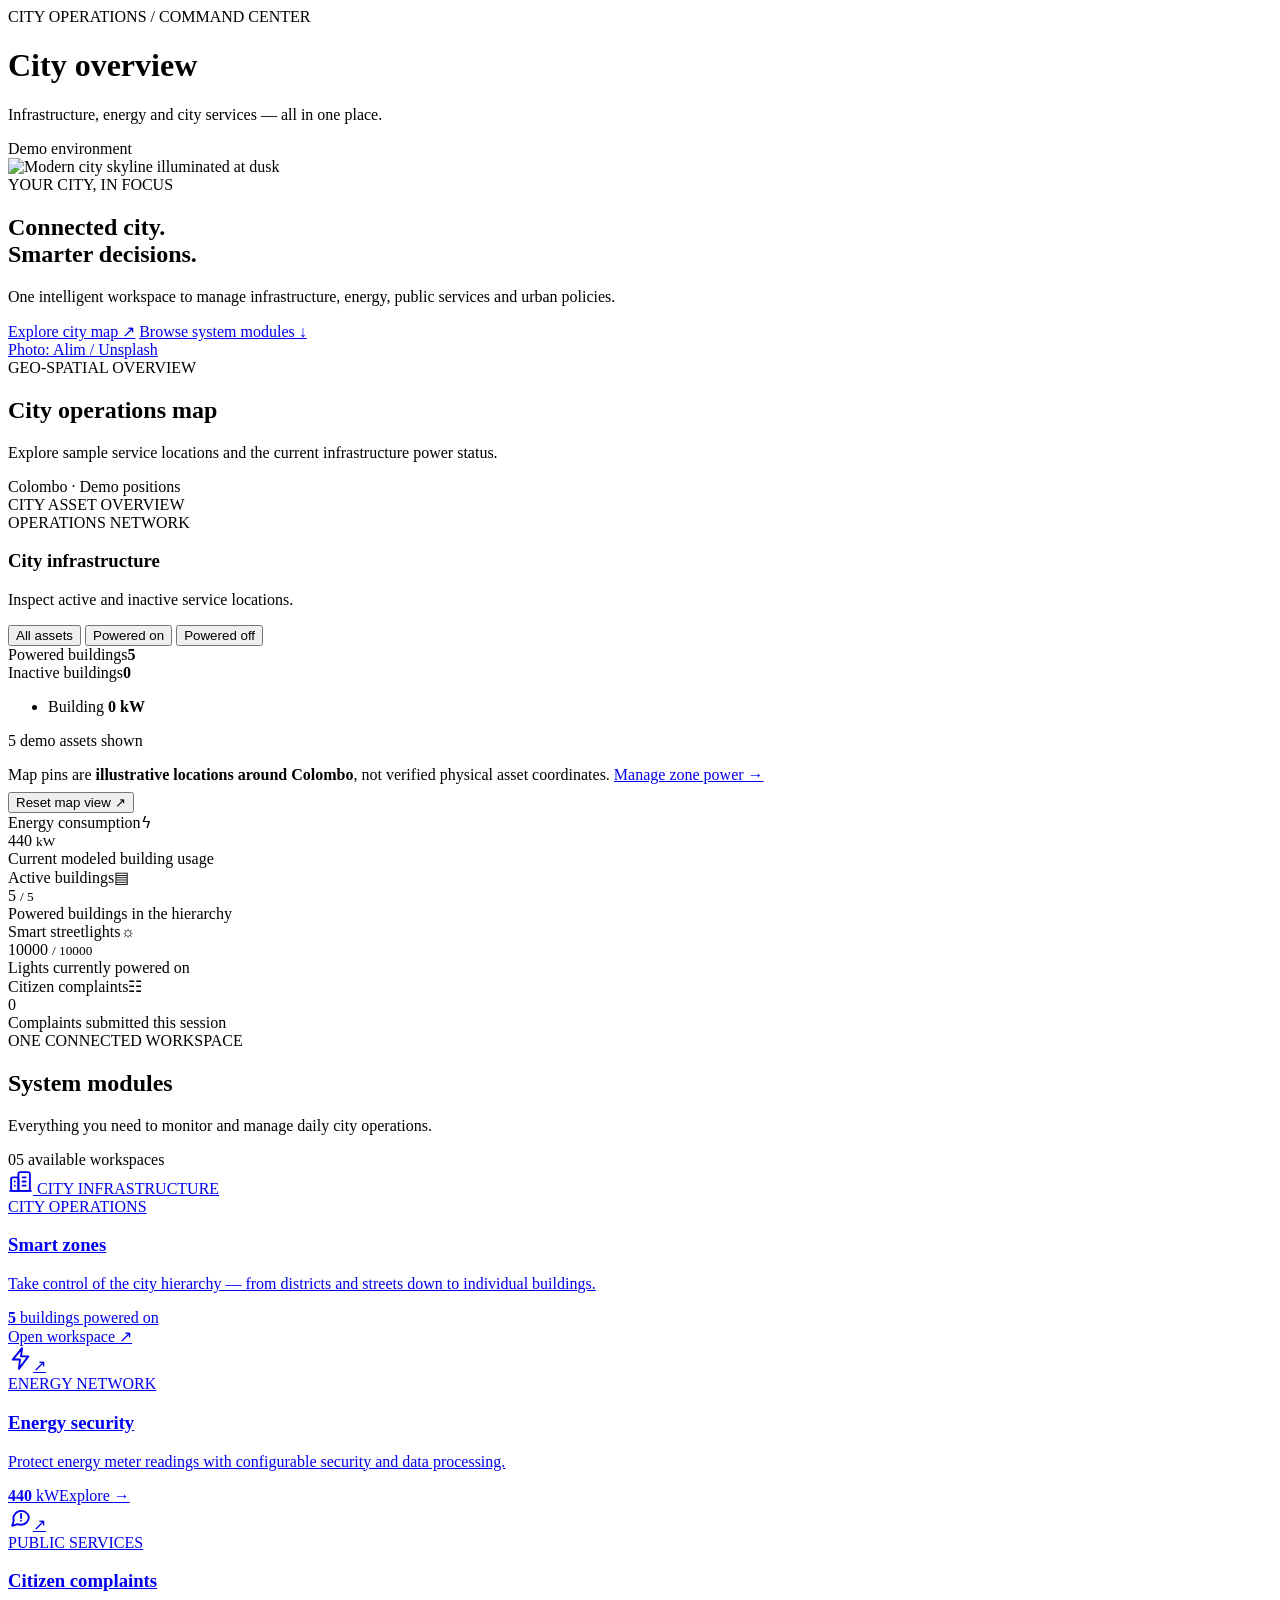
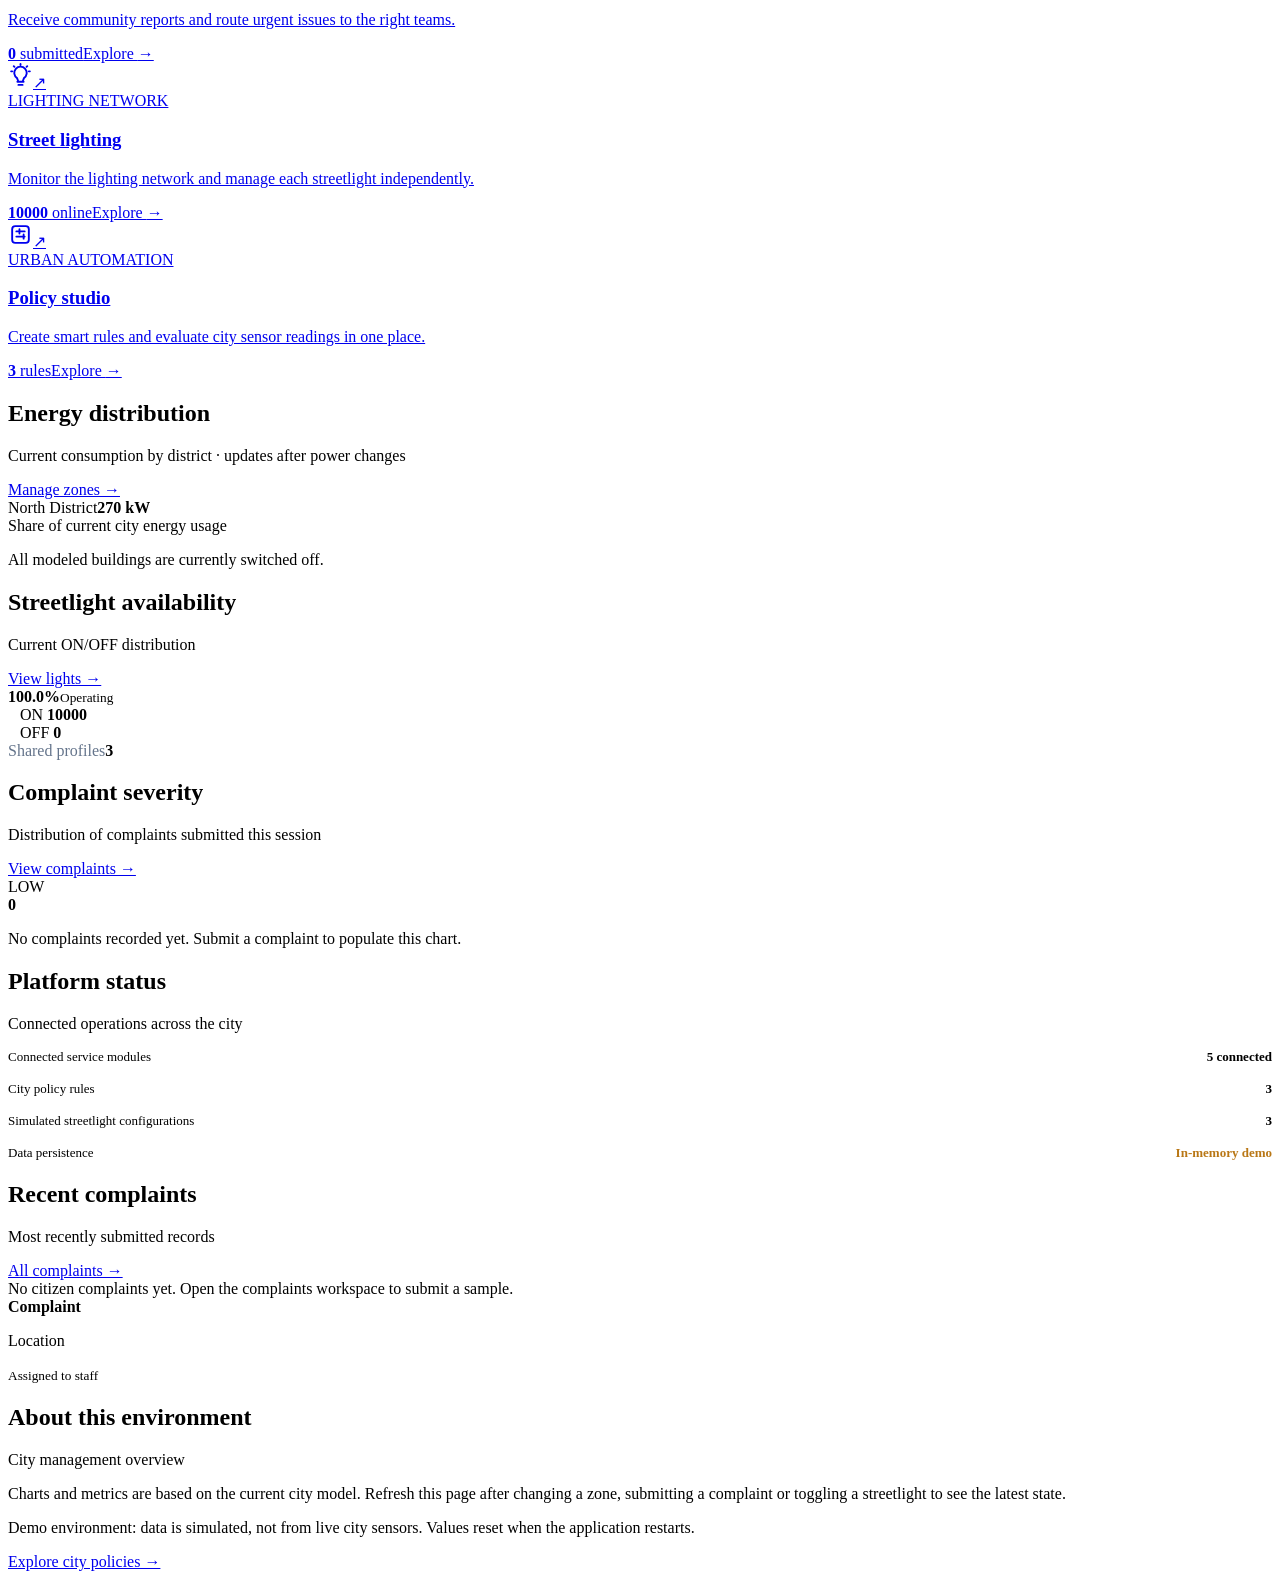
==== commit 68e7c2ed: "Add interactive operations map with sample city markers to dashboard" ====
--- a/src/main/resources/templates/index.html
+++ b/src/main/resources/templates/index.html
@@ -6,13 +6,15 @@
     <title>Overview | SmartCity360</title>
     <link rel="stylesheet" th:href="@{/css/app.css}" href="/css/app.css">
     <script th:src="@{/js/app.js}" src="/js/app.js" defer></script>
+    <link rel="stylesheet" href="https://unpkg.com/leaflet@1.9.4/dist/leaflet.css" integrity="sha256-p4NxAoJBhIIN+hmNHrzRCf9tD/miZyoT6XWqv1RHzWn8=" crossorigin="">
+    <script src="https://unpkg.com/leaflet@1.9.4/dist/leaflet.js" integrity="sha256-20nQCchB9co0qIjJZRGuk2/Z9VM+kNiyxNV1lvTlZBo=" crossorigin="" defer></script>
+    <script th:src="@{/js/city-map.js}" src="/js/city-map.js" defer></script>
+    <link rel="stylesheet" th:href="@{/css/operations.css}" href="/css/operations.css">
 </head>
 <body>
 <div th:replace="~{fragments/navigation :: sidebar('dashboard')}"></div>
 <div class="workspace">
-    <div class="page-topbar"><span>SmartCity360 <span style="color:#bdc8d5">/</span> <strong>Overview</strong></span>
-        <div class="topbar-right"><span>City Management Console</span><span class="top-avatar">R</span></div>
-    </div>
+    <div th:replace="~{fragments/navigation :: topbar('dashboard')}"></div>
     <main class="dashboard-content">
         <div class="page-header">
             <div><span class="eyebrow">CITY OPERATIONS / COMMAND CENTER</span>
@@ -29,11 +31,42 @@
                 <h2>Connected city.<br>Smarter decisions.</h2>
                 <p>One intelligent workspace to manage infrastructure, energy, public services and urban policies.</p>
                 <div class="hero-actions">
-                    <a class="hero-primary" href="/zones">Explore city zones <span aria-hidden="true">↗</span></a>
+                    <a class="hero-primary" href="#city-map">Explore city map <span aria-hidden="true">↗</span></a>
                     <a class="hero-secondary" href="#system-modules">Browse system modules <span aria-hidden="true">↓</span></a>
                 </div>
             </div>
             <a class="hero-photo-credit" href="https://unsplash.com/photos/modern-cityscape-with-illuminated-skyscrapers-at-dusk-rVHfR6eea40" target="_blank" rel="noopener noreferrer">Photo: Alim / Unsplash</a>
+        </section>
+        <section class="city-map-section" id="city-map" aria-labelledby="city-map-heading">
+            <div class="section-heading"><div><span class="eyebrow">GEO-SPATIAL OVERVIEW</span><h2 id="city-map-heading">City operations map</h2><p>Explore sample service locations and the current infrastructure power status.</p></div>
+                <span class="module-count"><span class="count-dot"></span> Colombo · Demo positions</span></div>
+            <div class="map-layout">
+                <div class="city-map-frame">
+                    <div id="city-operations-map" class="city-map-container" aria-label="Interactive city operations map with sample assets"></div>
+                    <div class="map-floating-label"><span></span> CITY ASSET OVERVIEW</div>
+                </div>
+                <aside class="map-side-panel" aria-label="Map monitoring controls">
+                    <div><span class="eyebrow">OPERATIONS NETWORK</span><h3>City infrastructure</h3><p>Inspect active and inactive service locations.</p></div>
+                    <div class="map-filter-buttons" role="group" aria-label="Filter map markers">
+                        <button type="button" class="is-active" data-map-filter="all" aria-pressed="true">All assets</button>
+                        <button type="button" data-map-filter="on" aria-pressed="false">Powered on</button>
+                        <button type="button" data-map-filter="off" aria-pressed="false">Powered off</button>
+                    </div>
+                    <div class="map-legend"><div><span class="legend-status">Powered buildings</span><strong th:text="${activeBuildings}">5</strong></div>
+                        <div><span class="legend-status off">Inactive buildings</span><strong th:text="${totalBuildings - activeBuildings}">0</strong></div></div>
+                    <ul class="map-sites-list" aria-label="Sample city assets">
+                        <li th:each="site : ${mapSites}" data-map-site
+                            th:attr="data-name=${site.name},data-lat=${site.lat},data-lng=${site.lng},data-powered=${site.powered},data-usage=${site.usage}">
+                            <span th:classappend="${site.powered} ? '' : 'site-off'" th:text="${site.name}">Building</span>
+                            <b th:text="|${site.usage} kW|">0 kW</b>
+                        </li>
+                    </ul>
+                    <p class="muted-note" id="map-filter-note">5 demo assets shown</p>
+                    <div class="map-site-note">Map pins are <strong>illustrative locations around Colombo</strong>, not verified physical asset coordinates. <a href="/zones">Manage zone power →</a>
+                        <div style="margin-top:8px"><button type="button" class="map-reset-button" data-map-reset>Reset map view ↗</button></div>
+                    </div>
+                </aside>
+            </div>
         </section>
         <div class="metric-grid">
             <section class="metric-card">
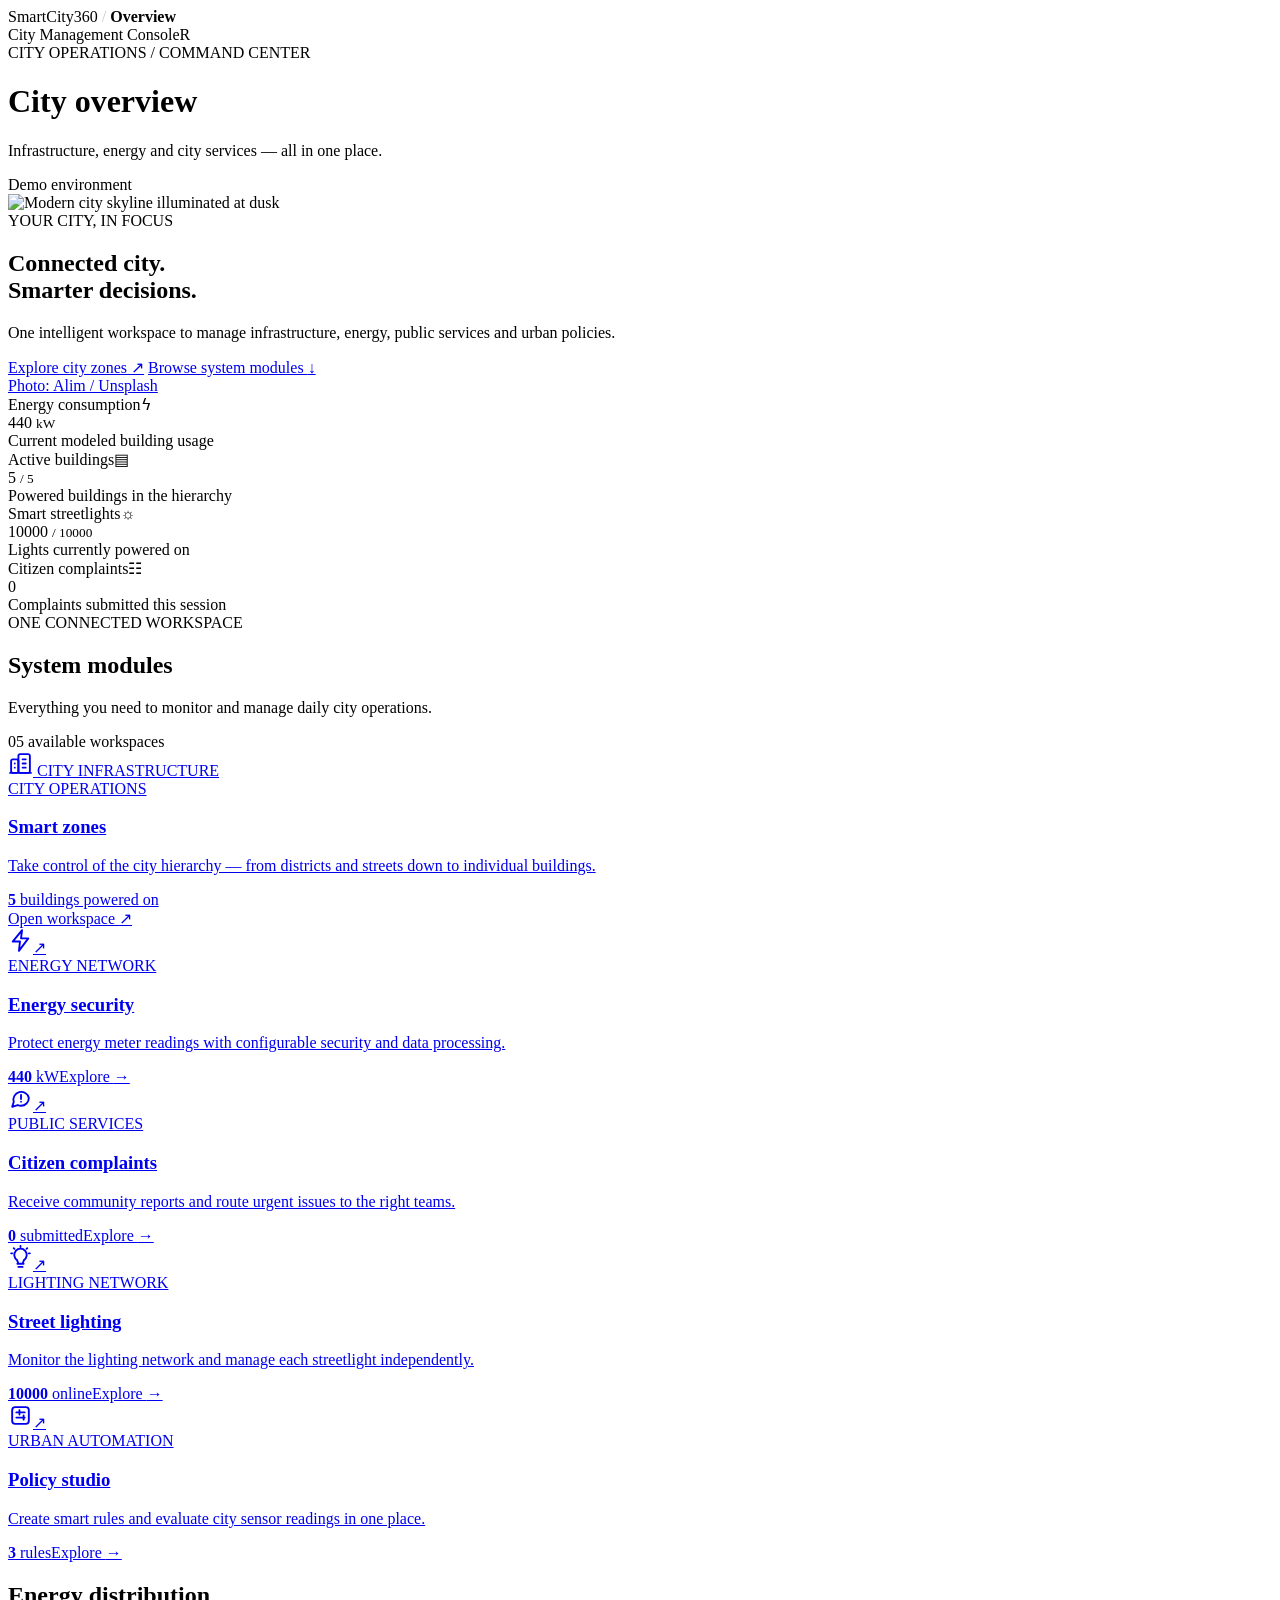
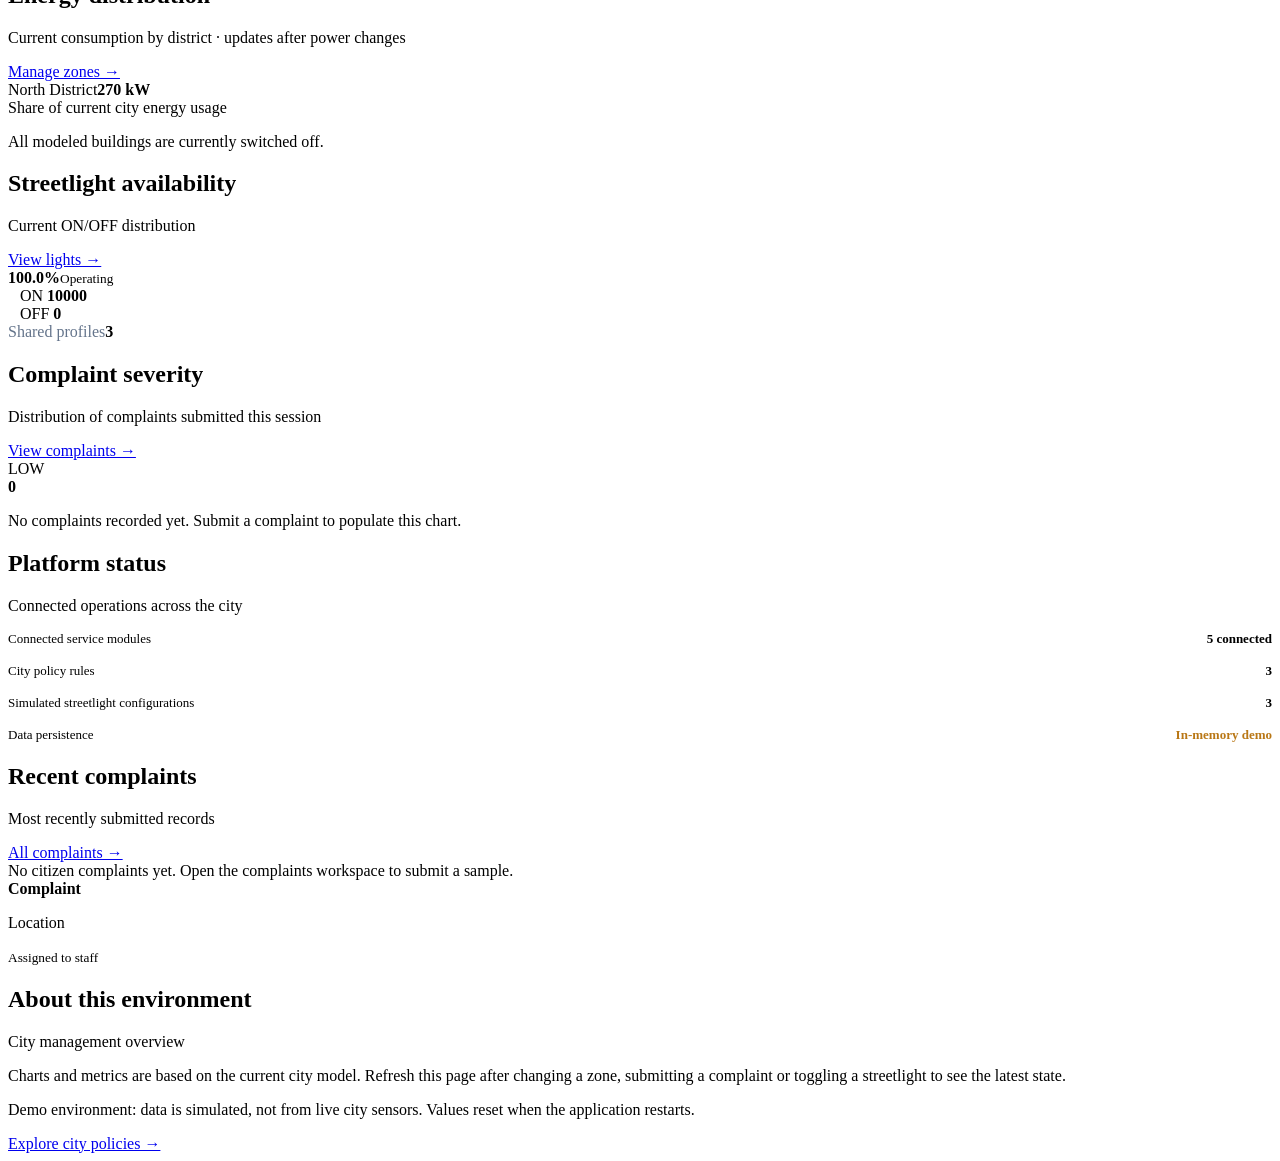
==== commit b342d7f5: "Restore previous SmartCity360 dashboard and module interfaces (remove operations map)" ====
--- a/src/main/resources/templates/index.html
+++ b/src/main/resources/templates/index.html
@@ -6,15 +6,13 @@
     <title>Overview | SmartCity360</title>
     <link rel="stylesheet" th:href="@{/css/app.css}" href="/css/app.css">
     <script th:src="@{/js/app.js}" src="/js/app.js" defer></script>
-    <link rel="stylesheet" href="https://unpkg.com/leaflet@1.9.4/dist/leaflet.css" integrity="sha256-p4NxAoJBhIIN+hmNHrzRCf9tD/miZyoT6XWqv1RHzWn8=" crossorigin="">
-    <script src="https://unpkg.com/leaflet@1.9.4/dist/leaflet.js" integrity="sha256-20nQCchB9co0qIjJZRGuk2/Z9VM+kNiyxNV1lvTlZBo=" crossorigin="" defer></script>
-    <script th:src="@{/js/city-map.js}" src="/js/city-map.js" defer></script>
-    <link rel="stylesheet" th:href="@{/css/operations.css}" href="/css/operations.css">
 </head>
 <body>
 <div th:replace="~{fragments/navigation :: sidebar('dashboard')}"></div>
 <div class="workspace">
-    <div th:replace="~{fragments/navigation :: topbar('dashboard')}"></div>
+    <div class="page-topbar"><span>SmartCity360 <span style="color:#bdc8d5">/</span> <strong>Overview</strong></span>
+        <div class="topbar-right"><span>City Management Console</span><span class="top-avatar">R</span></div>
+    </div>
     <main class="dashboard-content">
         <div class="page-header">
             <div><span class="eyebrow">CITY OPERATIONS / COMMAND CENTER</span>
@@ -31,42 +29,11 @@
                 <h2>Connected city.<br>Smarter decisions.</h2>
                 <p>One intelligent workspace to manage infrastructure, energy, public services and urban policies.</p>
                 <div class="hero-actions">
-                    <a class="hero-primary" href="#city-map">Explore city map <span aria-hidden="true">↗</span></a>
+                    <a class="hero-primary" href="/zones">Explore city zones <span aria-hidden="true">↗</span></a>
                     <a class="hero-secondary" href="#system-modules">Browse system modules <span aria-hidden="true">↓</span></a>
                 </div>
             </div>
             <a class="hero-photo-credit" href="https://unsplash.com/photos/modern-cityscape-with-illuminated-skyscrapers-at-dusk-rVHfR6eea40" target="_blank" rel="noopener noreferrer">Photo: Alim / Unsplash</a>
-        </section>
-        <section class="city-map-section" id="city-map" aria-labelledby="city-map-heading">
-            <div class="section-heading"><div><span class="eyebrow">GEO-SPATIAL OVERVIEW</span><h2 id="city-map-heading">City operations map</h2><p>Explore sample service locations and the current infrastructure power status.</p></div>
-                <span class="module-count"><span class="count-dot"></span> Colombo · Demo positions</span></div>
-            <div class="map-layout">
-                <div class="city-map-frame">
-                    <div id="city-operations-map" class="city-map-container" aria-label="Interactive city operations map with sample assets"></div>
-                    <div class="map-floating-label"><span></span> CITY ASSET OVERVIEW</div>
-                </div>
-                <aside class="map-side-panel" aria-label="Map monitoring controls">
-                    <div><span class="eyebrow">OPERATIONS NETWORK</span><h3>City infrastructure</h3><p>Inspect active and inactive service locations.</p></div>
-                    <div class="map-filter-buttons" role="group" aria-label="Filter map markers">
-                        <button type="button" class="is-active" data-map-filter="all" aria-pressed="true">All assets</button>
-                        <button type="button" data-map-filter="on" aria-pressed="false">Powered on</button>
-                        <button type="button" data-map-filter="off" aria-pressed="false">Powered off</button>
-                    </div>
-                    <div class="map-legend"><div><span class="legend-status">Powered buildings</span><strong th:text="${activeBuildings}">5</strong></div>
-                        <div><span class="legend-status off">Inactive buildings</span><strong th:text="${totalBuildings - activeBuildings}">0</strong></div></div>
-                    <ul class="map-sites-list" aria-label="Sample city assets">
-                        <li th:each="site : ${mapSites}" data-map-site
-                            th:attr="data-name=${site.name},data-lat=${site.lat},data-lng=${site.lng},data-powered=${site.powered},data-usage=${site.usage}">
-                            <span th:classappend="${site.powered} ? '' : 'site-off'" th:text="${site.name}">Building</span>
-                            <b th:text="|${site.usage} kW|">0 kW</b>
-                        </li>
-                    </ul>
-                    <p class="muted-note" id="map-filter-note">5 demo assets shown</p>
-                    <div class="map-site-note">Map pins are <strong>illustrative locations around Colombo</strong>, not verified physical asset coordinates. <a href="/zones">Manage zone power →</a>
-                        <div style="margin-top:8px"><button type="button" class="map-reset-button" data-map-reset>Reset map view ↗</button></div>
-                    </div>
-                </aside>
-            </div>
         </section>
         <div class="metric-grid">
             <section class="metric-card">
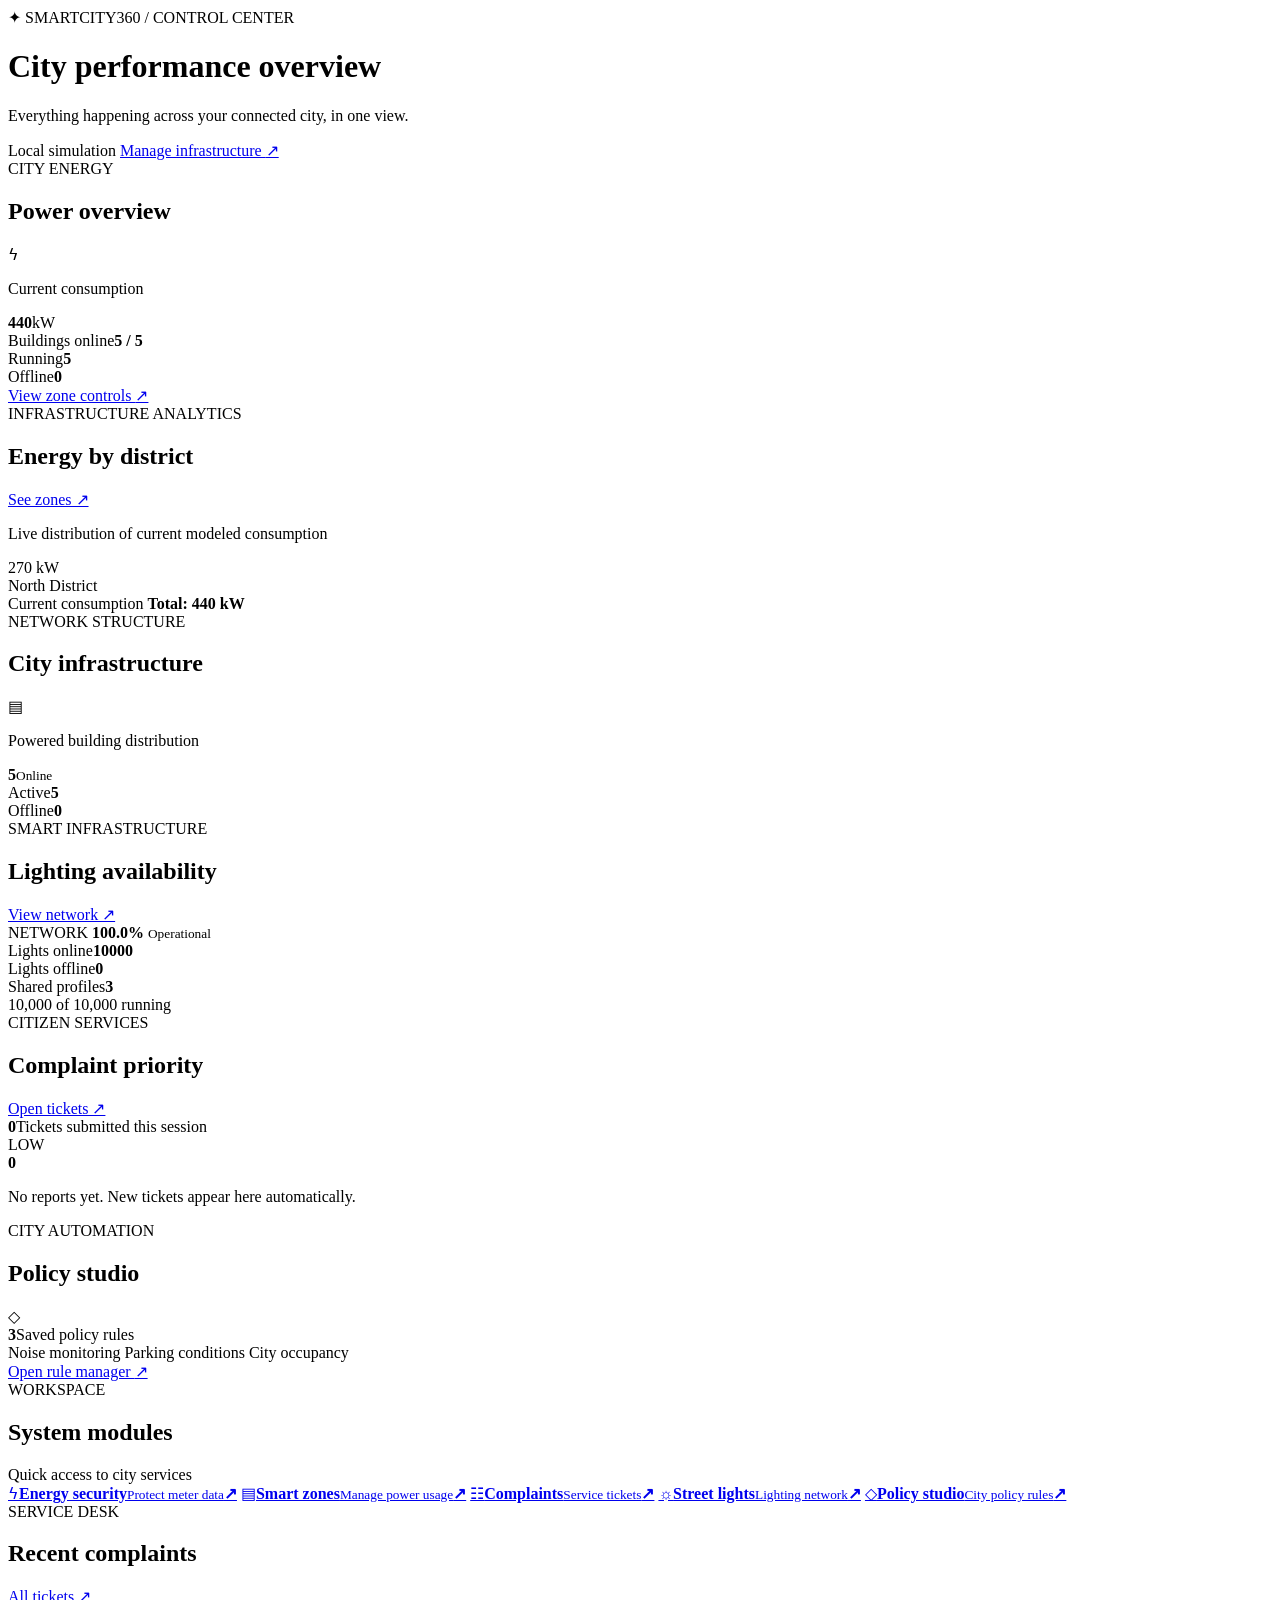
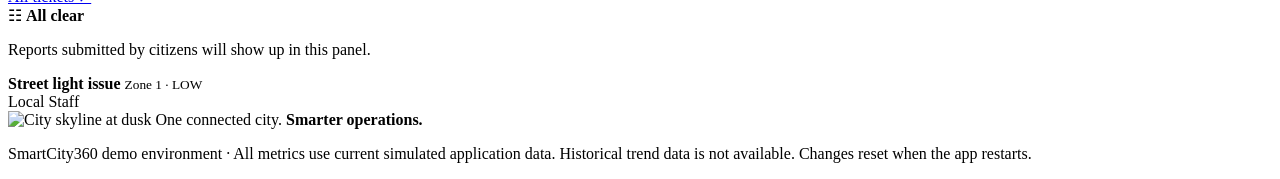
==== commit 98a955e1: "Build compact top-navigation analytics dashboard inspired by supplied layout" ====
--- a/src/main/resources/templates/index.html
+++ b/src/main/resources/templates/index.html
@@ -1,192 +1,158 @@
 <!DOCTYPE html>
 <html lang="en" xmlns:th="http://www.thymeleaf.org">
 <head>
-    <meta charset="UTF-8">
-    <meta name="viewport" content="width=device-width, initial-scale=1">
-    <title>Overview | SmartCity360</title>
-    <link rel="stylesheet" th:href="@{/css/app.css}" href="/css/app.css">
-    <script th:src="@{/js/app.js}" src="/js/app.js" defer></script>
+  <meta charset="UTF-8">
+  <meta name="viewport" content="width=device-width, initial-scale=1">
+  <title>Dashboard | SmartCity360</title>
+  <link rel="stylesheet" th:href="@{/css/app.css}" href="/css/app.css">
+  <link rel="stylesheet" th:href="@{/css/top-navigation.css}" href="/css/top-navigation.css">
+  <link rel="stylesheet" th:href="@{/css/analytics-dashboard.css}" href="/css/analytics-dashboard.css">
+  <script th:src="@{/js/theme.js}" src="/js/theme.js" defer></script>
 </head>
 <body>
-<div th:replace="~{fragments/navigation :: sidebar('dashboard')}"></div>
-<div class="workspace">
-    <div class="page-topbar"><span>SmartCity360 <span style="color:#bdc8d5">/</span> <strong>Overview</strong></span>
-        <div class="topbar-right"><span>City Management Console</span><span class="top-avatar">R</span></div>
-    </div>
-    <main class="dashboard-content">
-        <div class="page-header">
-            <div><span class="eyebrow">CITY OPERATIONS / COMMAND CENTER</span>
-                <h1>City overview</h1>
-                <p>Infrastructure, energy and city services — all in one place.</p>
+  <div th:replace="~{fragments/navigation :: sidebar('dashboard')}"></div>
+  <div class="workspace analytics-workspace">
+    <main class="analytics-dashboard">
+      <header class="analytics-header">
+        <div>
+          <span class="analytics-eyebrow"><span class="eyebrow-star">✦</span> SMARTCITY360 / CONTROL CENTER</span>
+          <h1>City performance overview</h1>
+          <p>Everything happening across your connected city, in one view.</p>
+        </div>
+        <div class="analytics-header-right">
+          <span class="analytics-session"><span class="session-light"></span> Local simulation</span>
+          <a href="/zones" class="analytics-view-link">Manage infrastructure <span aria-hidden="true">↗</span></a>
+        </div>
+      </header>
+
+      <div class="analytics-grid">
+        <!-- Aggregate power and active city services -->
+        <section class="analytics-card energy-focus">
+          <div class="analytics-card-heading"><div><span class="card-overline">CITY ENERGY</span><h2>Power overview</h2></div><span class="analytics-card-symbol" aria-hidden="true">ϟ</span></div>
+          <p class="power-label">Current consumption</p>
+          <div class="power-total"><strong th:text="${totalUsage}">440</strong><span>kW</span></div>
+          <div class="power-divider"></div>
+          <div class="progress-heading"><span>Buildings online</span><strong th:text="|${activeBuildings} / ${totalBuildings}|">5 / 5</strong></div>
+          <div class="power-progress" role="progressbar" aria-label="Active buildings percentage" aria-valuemin="0" aria-valuemax="100" th:attr="aria-valuenow=${totalBuildings == 0 ? 0 : activeBuildings * 100 / totalBuildings}">
+            <span th:style="|width:${totalBuildings == 0 ? 0 : activeBuildings * 100.0 / totalBuildings}%|"></span>
+          </div>
+          <div class="power-details">
+            <div><span class="power-mark teal"></span><span>Running</span><strong th:text="${activeBuildings}">5</strong></div>
+            <div><span class="power-mark blue"></span><span>Offline</span><strong th:text="${totalBuildings - activeBuildings}">0</strong></div>
+          </div>
+          <a href="/zones" class="power-action">View zone controls <span aria-hidden="true">↗</span></a>
+        </section>
+
+        <!-- Real data (not invented time-series values) -->
+        <section class="analytics-card district-panel">
+          <div class="analytics-card-heading"><div><span class="card-overline">INFRASTRUCTURE ANALYTICS</span><h2>Energy by district</h2></div><a href="/zones" class="mini-link">See zones ↗</a></div>
+          <p class="panel-description">Live distribution of current modeled consumption</p>
+          <div class="district-visual">
+            <div class="district-gridlines" aria-hidden="true"><span></span><span></span><span></span><span></span></div>
+            <div class="district-columns">
+              <div class="district-column" th:each="district,iter : ${districts}">
+                <span class="district-value" th:text="|${district.usageKw} kW|">270 kW</span>
+                <div class="district-column-track">
+                  <div class="district-column-bar" th:classappend="${iter.odd} ? ' alternate' : ''"
+                    th:style="|height:${district.percent}%|"></div>
+                </div>
+                <span class="district-name" th:text="${district.name}">North District</span>
+              </div>
             </div>
-            <div class="header-actions"><span class="live-tag">Demo environment</span></div>
-        </div>
-        <section class="city-hero" aria-label="City operations welcome">
-            <img class="city-hero-photo" src="https://images.unsplash.com/photo-1764866208339-b096c5b21a95?auto=format&amp;fit=crop&amp;w=1600&amp;q=80" alt="Modern city skyline illuminated at dusk" width="1600" height="900" fetchpriority="high">
-            <div class="city-hero-shade" aria-hidden="true"></div>
-            <div class="city-hero-content">
-                <span class="hero-kicker"><span class="hero-kicker-dot"></span> YOUR CITY, IN FOCUS</span>
-                <h2>Connected city.<br>Smarter decisions.</h2>
-                <p>One intelligent workspace to manage infrastructure, energy, public services and urban policies.</p>
-                <div class="hero-actions">
-                    <a class="hero-primary" href="/zones">Explore city zones <span aria-hidden="true">↗</span></a>
-                    <a class="hero-secondary" href="#system-modules">Browse system modules <span aria-hidden="true">↓</span></a>
-                </div>
+          </div>
+          <div class="district-bottom">
+            <span><i class="key-cyan"></i> Current consumption</span>
+            <strong th:text="|Total: ${totalUsage} kW|">Total: 440 kW</strong>
+          </div>
+        </section>
+
+        <section class="analytics-card structure-panel">
+          <div class="analytics-card-heading"><div><span class="card-overline">NETWORK STRUCTURE</span><h2>City infrastructure</h2></div><span class="analytics-card-symbol mini">▤</span></div>
+          <p class="panel-description">Powered building distribution</p>
+          <div class="structure-ring" th:style="|--ratio:${totalBuildings == 0 ? 0 : activeBuildings * 100.0 / totalBuildings}%|" role="img" th:attr="aria-label=|${activeBuildings} of ${totalBuildings} buildings powered on|">
+            <div class="structure-ring-core"><strong th:text="${activeBuildings}">5</strong><small>Online</small></div>
+          </div>
+          <div class="structure-legend"><span><i class="legend-dot-current"></i> Active</span><b th:text="${activeBuildings}">5</b></div>
+          <div class="structure-legend"><span><i class="legend-dot-muted"></i> Offline</span><b th:text="${totalBuildings - activeBuildings}">0</b></div>
+        </section>
+
+        <section class="analytics-card lighting-panel">
+          <div class="analytics-card-heading"><div><span class="card-overline">SMART INFRASTRUCTURE</span><h2>Lighting availability</h2></div><a href="/lights" class="mini-link">View network ↗</a></div>
+          <div class="lighting-layout">
+            <div class="lighting-ring" th:style="|--ratio:${activePercent}%|" role="img" th:attr="aria-label=|${activePercent}% of street lights powered on|">
+              <div class="lighting-ring-core">
+                <span>NETWORK</span>
+                <strong th:text="|${#numbers.formatDecimal(activePercent,1,1)}%|">100.0%</strong>
+                <small>Operational</small>
+              </div>
             </div>
-            <a class="hero-photo-credit" href="https://unsplash.com/photos/modern-cityscape-with-illuminated-skyscrapers-at-dusk-rVHfR6eea40" target="_blank" rel="noopener noreferrer">Photo: Alim / Unsplash</a>
+            <div class="lighting-values">
+              <div><span><i class="light-key on"></i> Lights online</span><b th:text="${activeLights}">10000</b></div>
+              <div><span><i class="light-key off"></i> Lights offline</span><b th:text="${inactiveLights}">0</b></div>
+              <div><span><i class="light-key shared"></i> Shared profiles</span><b th:text="${sharedProfiles}">3</b></div>
+              <span class="lighting-caption" th:text="|${activeLights} of ${totalLights} simulated lights running|">10,000 of 10,000 running</span>
+            </div>
+          </div>
         </section>
-        <div class="metric-grid">
-            <section class="metric-card">
-                <div class="metric-top"><span>Energy consumption</span><span class="metric-icon">ϟ</span></div>
-                <div class="metric-number"><span th:text="${totalUsage}">440</span> <small>kW</small></div>
-                <div class="metric-caption">Current modeled building usage</div>
-            </section>
-            <section class="metric-card">
-                <div class="metric-top"><span>Active buildings</span><span class="metric-icon teal">▤</span></div>
-                <div class="metric-number"><span th:text="${activeBuildings}">5</span> <small th:text="|/ ${totalBuildings}|">/ 5</small></div>
-                <div class="metric-caption">Powered buildings in the hierarchy</div>
-            </section>
-            <section class="metric-card">
-                <div class="metric-top"><span>Smart streetlights</span><span class="metric-icon amber">☼</span></div>
-                <div class="metric-number"><span th:text="${activeLights}">10000</span> <small th:text="|/ ${totalLights}|">/ 10000</small></div>
-                <div class="metric-caption">Lights currently powered on</div>
-            </section>
-            <section class="metric-card">
-                <div class="metric-top"><span>Citizen complaints</span><span class="metric-icon purple">☷</span></div>
-                <div class="metric-number" th:text="${complaintCount}">0</div>
-                <div class="metric-caption">Complaints submitted this session</div>
-            </section>
-        </div>
-        <section class="system-modules" id="system-modules" aria-labelledby="system-modules-title">
-            <div class="module-section-head">
-                <div>
-                    <span class="eyebrow">ONE CONNECTED WORKSPACE</span>
-                    <h2 id="system-modules-title">System modules</h2>
-                    <p>Everything you need to monitor and manage daily city operations.</p>
-                </div>
-                <span class="module-count"><span class="count-dot"></span> 05 available workspaces</span>
+
+        <section class="analytics-card complaints-panel">
+          <div class="analytics-card-heading"><div><span class="card-overline">CITIZEN SERVICES</span><h2>Complaint priority</h2></div><a href="/complaints" class="mini-link">Open tickets ↗</a></div>
+          <div class="complaints-summary"><strong th:text="${complaintCount}">0</strong><span>Tickets submitted this session</span></div>
+          <div class="severity-rows">
+            <div class="severity-row" th:each="item,iter : ${severities}">
+              <span th:text="${item.name}">LOW</span>
+              <div class="severity-track"><div class="severity-fill" th:classappend="|severity-${iter.index}|"
+                    th:style="|width:${item.percent}%|"></div></div>
+              <b th:text="${item.count}">0</b>
             </div>
-            <div class="hub-grid">
-                <a class="hub-featured" href="/zones" aria-label="Open Smart Zones workspace">
-                    <div class="hub-featured-top">
-                        <span class="hub-featured-icon"><svg viewBox="0 0 24 24" width="25" height="25" fill="none" stroke="currentColor" stroke-width="1.8" stroke-linecap="round" stroke-linejoin="round" aria-hidden="true"><rect x="3" y="8" width="7" height="13" rx="1.5"/><rect x="10" y="3" width="11" height="18" rx="1.5"/><path d="M6.5 12h.01M6.5 16h.01M14 8h3M14 12h3M14 16h3M2 21h20"/></svg></span>
-                        <span class="hub-featured-label">CITY INFRASTRUCTURE</span>
-                    </div>
-                    <div class="hub-city-art" aria-hidden="true">
-                        <span class="art-ring art-ring-one"></span>
-                        <span class="art-ring art-ring-two"></span>
-                        <span class="art-grid"></span>
-                        <span class="art-building art-b1"></span>
-                        <span class="art-building art-b2"></span>
-                        <span class="art-building art-b3"></span>
-                        <span class="art-building art-b4"></span>
-                    </div>
-                    <div class="hub-featured-body">
-                        <span class="hub-kicker"><span class="hub-online-dot"></span> CITY OPERATIONS</span>
-                        <h3>Smart zones</h3>
-                        <p>Take control of the city hierarchy — from districts and streets down to individual buildings.</p>
-                        <div class="hub-featured-metric"><strong th:text="${activeBuildings}">5</strong> <span>buildings powered on</span></div>
-                        <span class="hub-featured-action">Open workspace <span aria-hidden="true">↗</span></span>
-                    </div>
-                </a>
-                <div class="hub-tiles">
-                    <a class="hub-tile hub-energy" href="/energy" aria-label="Open Energy Security workspace">
-                        <div class="hub-tile-top"><span class="hub-tile-icon"><svg viewBox="0 0 24 24" width="25" height="25" fill="none" stroke="currentColor" stroke-width="1.8" stroke-linecap="round" stroke-linejoin="round" aria-hidden="true"><path d="m13.5 2-9 11h7l-1 9 9-12h-7z"/></svg></span><span class="hub-tile-arrow" aria-hidden="true">↗</span></div>
-                        <span class="hub-tile-category">ENERGY NETWORK</span>
-                        <h3>Energy security</h3>
-                        <p>Protect energy meter readings with configurable security and data processing.</p>
-                        <div class="hub-tile-footer"><span class="hub-tile-value"><strong th:text="${totalUsage}">440</strong> kW</span><span class="hub-tile-open">Explore <span aria-hidden="true">→</span></span></div>
-                    </a>
-                    <a class="hub-tile hub-complaints" href="/complaints" aria-label="Open Citizen Complaints workspace">
-                        <div class="hub-tile-top"><span class="hub-tile-icon"><svg viewBox="0 0 24 24" width="25" height="25" fill="none" stroke="currentColor" stroke-width="1.8" stroke-linecap="round" stroke-linejoin="round" aria-hidden="true"><path d="M20 11.5a7.5 7.5 0 0 1-7.5 7.5c-1.1 0-2.3-.3-3.2-.7L4 20l1.5-4.7A7.5 7.5 0 1 1 20 11.5Z"/><path d="M12.5 8.5v4M12.5 15h.01"/></svg></span><span class="hub-tile-arrow" aria-hidden="true">↗</span></div>
-                        <span class="hub-tile-category">PUBLIC SERVICES</span>
-                        <h3>Citizen complaints</h3>
-                        <p>Receive community reports and route urgent issues to the right teams.</p>
-                        <div class="hub-tile-footer"><span class="hub-tile-value"><strong th:text="${complaintCount}">0</strong> submitted</span><span class="hub-tile-open">Explore <span aria-hidden="true">→</span></span></div>
-                    </a>
-                    <a class="hub-tile hub-lights" href="/lights" aria-label="Open Street Lighting workspace">
-                        <div class="hub-tile-top"><span class="hub-tile-icon"><svg viewBox="0 0 24 24" width="25" height="25" fill="none" stroke="currentColor" stroke-width="1.8" stroke-linecap="round" stroke-linejoin="round" aria-hidden="true"><path d="M9 18h6M10 21h4M8.7 14.5a6 6 0 1 1 6.6 0L14 18h-4l-1.3-3.5z"/><path d="M12 2V1M4 8H3M21 8h-1M6.2 3.7l-.7-.7M17.8 3.7l.7-.7"/></svg></span><span class="hub-tile-arrow" aria-hidden="true">↗</span></div>
-                        <span class="hub-tile-category">LIGHTING NETWORK</span>
-                        <h3>Street lighting</h3>
-                        <p>Monitor the lighting network and manage each streetlight independently.</p>
-                        <div class="hub-tile-footer"><span class="hub-tile-value"><strong th:text="${activeLights}">10000</strong> online</span><span class="hub-tile-open">Explore <span aria-hidden="true">→</span></span></div>
-                    </a>
-                    <a class="hub-tile hub-policies" href="/policies" aria-label="Open City Policy Studio workspace">
-                        <div class="hub-tile-top"><span class="hub-tile-icon"><svg viewBox="0 0 24 24" width="25" height="25" fill="none" stroke="currentColor" stroke-width="1.8" stroke-linecap="round" stroke-linejoin="round" aria-hidden="true"><rect x="4" y="4" width="16" height="16" rx="3"/><path d="M8 9h8M8 14h8M11 7v4M15 12v4"/></svg></span><span class="hub-tile-arrow" aria-hidden="true">↗</span></div>
-                        <span class="hub-tile-category">URBAN AUTOMATION</span>
-                        <h3>Policy studio</h3>
-                        <p>Create smart rules and evaluate city sensor readings in one place.</p>
-                        <div class="hub-tile-footer"><span class="hub-tile-value"><strong th:text="${policyCount}">3</strong> rules</span><span class="hub-tile-open">Explore <span aria-hidden="true">→</span></span></div>
-                    </a>
-                </div>
-            </div>
+          </div>
+          <p class="complaint-note" th:if="${complaintCount == 0}">No reports yet. New tickets appear here automatically.</p>
         </section>
-        <div class="dashboard-grid">
-            <section class="panel-modern">
-                <div class="panel-heading"><div><h2>Energy distribution</h2><p>Current consumption by district · updates after power changes</p></div><a href="/zones" class="panel-link">Manage zones →</a></div>
-                <div class="chart-rows">
-                    <div th:each="district,stat : ${districts}">
-                        <div class="chart-row-top"><span th:text="${district.name}">North District</span><b th:text="|${district.usageKw} kW|">270 kW</b></div>
-                        <div class="bar-track"><div class="bar-fill" th:classappend="${stat.odd} ? ' secondary' : ''" th:style="|width:${district.percent}%|"></div></div>
-                    </div>
-                </div>
-                <div class="legend-row"><span class="legend-dot"></span> Share of current city energy usage</div>
-                <p class="muted-note" th:if="${totalUsage == 0}">All modeled buildings are currently switched off.</p>
-            </section>
-            <section class="panel-modern">
-                <div class="panel-heading"><div><h2>Streetlight availability</h2><p>Current ON/OFF distribution</p></div><a href="/lights" class="panel-link">View lights →</a></div>
-                <div class="donut-wrap">
-                    <div class="donut" th:style="|--active:${activePercent}%|" role="img" th:attr="aria-label=|Streetlights active: ${activePercent}%|">
-                        <div class="donut-center"><strong th:text="|${#numbers.formatDecimal(activePercent,1,1)}%|">100.0%</strong><small>Operating</small></div>
-                    </div>
-                    <div class="donut-legend">
-                        <div><span class="legend-dot alt" style="display:inline-block;margin-right:8px"></span> ON <b th:text="${activeLights}">10000</b></div>
-                        <div><span class="legend-dot" style="display:inline-block;background:#e7edf4;margin-right:8px"></span> OFF <b th:text="${inactiveLights}">0</b></div>
-                        <div><span style="color:#64748b">Shared profiles</span><b th:text="${sharedProfiles}">3</b></div>
-                    </div>
-                </div>
-            </section>
-        </div>
-        <div class="dashboard-grid">
-            <section class="panel-modern">
-                <div class="panel-heading"><div><h2>Complaint severity</h2><p>Distribution of complaints submitted this session</p></div><a href="/complaints" class="panel-link">View complaints →</a></div>
-                <div class="complaint-bars">
-                    <div class="complaint-line" th:each="item : ${severities}">
-                        <span th:text="${item.name}">LOW</span>
-                        <div class="bar-track"><div class="bar-fill" th:style="|width:${item.percent}%|"></div></div>
-                        <strong th:text="${item.count}">0</strong>
-                    </div>
-                </div>
-                <p class="muted-note" th:if="${complaintCount == 0}">No complaints recorded yet. Submit a complaint to populate this chart.</p>
-            </section>
-            <section class="panel-modern">
-                <div class="panel-heading"><div><h2>Platform status</h2><p>Connected operations across the city</p></div></div>
-                <div style="display:grid;gap:16px">
-                    <div style="display:flex;justify-content:space-between;font-size:13px"><span>Connected service modules</span><strong>5 connected</strong></div>
-                    <div style="display:flex;justify-content:space-between;font-size:13px"><span>City policy rules</span><strong th:text="${policyCount}">3</strong></div>
-                    <div style="display:flex;justify-content:space-between;font-size:13px"><span>Simulated streetlight configurations</span><strong th:text="${sharedProfiles}">3</strong></div>
-                    <div style="display:flex;justify-content:space-between;font-size:13px"><span>Data persistence</span><strong style="color:#b97715">In-memory demo</strong></div>
-                </div>
-            </section>
-        </div>
-        <div class="bottom-row">
-            <section class="panel-modern">
-                <div class="panel-heading"><div><h2>Recent complaints</h2><p>Most recently submitted records</p></div><a href="/complaints" class="panel-link">All complaints →</a></div>
-                <div class="empty-state" th:if="${#lists.isEmpty(recentComplaints)}">No citizen complaints yet. Open the complaints workspace to submit a sample.</div>
-                <div class="activity-item" th:each="complaint : ${recentComplaints}">
-                    <strong th:text="${complaint.description}">Complaint</strong>
-                    <p th:text="|${complaint.location} · ${complaint.severity}|">Location</p>
-                    <small th:text="|Assigned to ${complaint.assignedTo}|">Assigned to staff</small>
-                </div>
-            </section>
-            <section class="panel-modern">
-                <div class="panel-heading"><div><h2>About this environment</h2><p>City management overview</p></div></div>
-                <p class="muted-note">Charts and metrics are based on the current city model. Refresh this page after changing a zone, submitting a complaint or toggling a streetlight to see the latest state.</p>
-                <p class="muted-note">Demo environment: data is simulated, not from live city sensors. Values reset when the application restarts.</p>
-                <a href="/policies" class="panel-link">Explore city policies →</a>
-            </section>
-        </div>
+
+        <section class="analytics-card policies-panel">
+          <div class="analytics-card-heading"><div><span class="card-overline">CITY AUTOMATION</span><h2>Policy studio</h2></div><span class="analytics-card-symbol mini">◇</span></div>
+          <div class="policy-total"><strong th:text="${policyCount}">3</strong><span>Saved policy rules</span></div>
+          <div class="policy-lines">
+            <span><i></i> Noise monitoring</span>
+            <span><i></i> Parking conditions</span>
+            <span><i></i> City occupancy</span>
+          </div>
+          <a class="policy-action" href="/policies">Open rule manager <span aria-hidden="true">↗</span></a>
+        </section>
+
+        <section class="analytics-card modules-panel" id="system-modules">
+          <div class="analytics-card-heading"><div><span class="card-overline">WORKSPACE</span><h2>System modules</h2></div><span class="panel-description">Quick access to city services</span></div>
+          <div class="module-shortcuts">
+            <a href="/energy"><span class="shortcut-icon">ϟ</span><span><strong>Energy security</strong><small>Protect meter data</small></span><b aria-hidden="true">↗</b></a>
+            <a href="/zones"><span class="shortcut-icon">▤</span><span><strong>Smart zones</strong><small>Manage power usage</small></span><b aria-hidden="true">↗</b></a>
+            <a href="/complaints"><span class="shortcut-icon">☷</span><span><strong>Complaints</strong><small>Service tickets</small></span><b aria-hidden="true">↗</b></a>
+            <a href="/lights"><span class="shortcut-icon">☼</span><span><strong>Street lights</strong><small>Lighting network</small></span><b aria-hidden="true">↗</b></a>
+            <a href="/policies"><span class="shortcut-icon">◇</span><span><strong>Policy studio</strong><small>City policy rules</small></span><b aria-hidden="true">↗</b></a>
+          </div>
+        </section>
+
+        <section class="analytics-card recent-panel">
+          <div class="analytics-card-heading"><div><span class="card-overline">SERVICE DESK</span><h2>Recent complaints</h2></div><a href="/complaints" class="mini-link">All tickets ↗</a></div>
+          <div class="recent-empty" th:if="${#lists.isEmpty(recentComplaints)}">
+            <span class="recent-empty-icon">☷</span>
+            <strong>All clear</strong>
+            <p>Reports submitted by citizens will show up in this panel.</p>
+          </div>
+          <div class="recent-entry" th:each="complaint : ${recentComplaints}">
+            <span class="recent-status"></span>
+            <div><strong th:text="${complaint.description}">Street light issue</strong>
+              <small th:text="|${complaint.location} · ${complaint.severity}|">Zone 1 · LOW</small></div>
+            <span class="recent-assignee" th:text="${complaint.assignedTo}">Local Staff</span>
+          </div>
+          <div class="city-postcard">
+            <img src="https://images.unsplash.com/photo-1764866208339-b096c5b21a95?auto=format&amp;fit=crop&amp;w=1000&amp;q=70"
+                 alt="City skyline at dusk" loading="lazy">
+            <span>One connected city. <b>Smarter operations.</b></span>
+          </div>
+        </section>
+      </div>
+      <p class="dashboard-disclaimer">SmartCity360 demo environment · All metrics use current simulated application data. Historical trend data is not available. Changes reset when the app restarts.</p>
     </main>
-</div>
+  </div>
 </body>
 </html>
